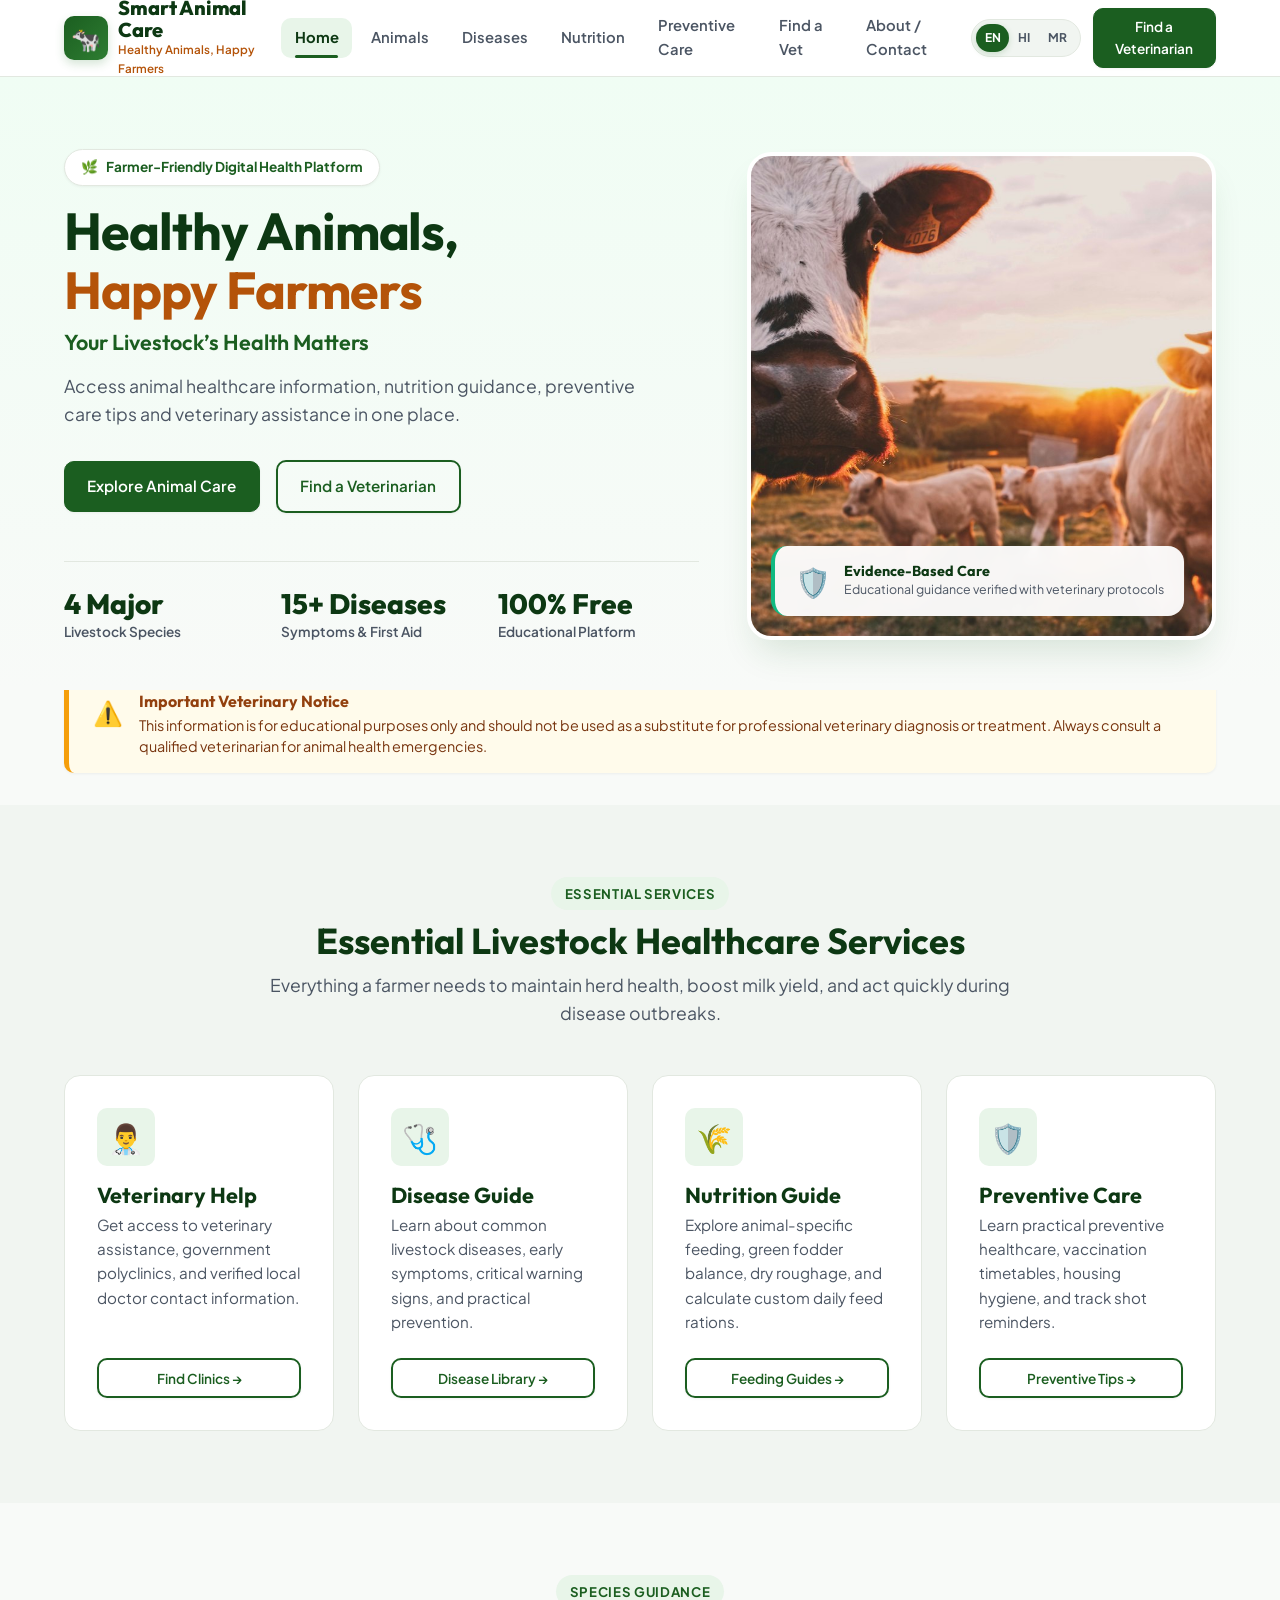
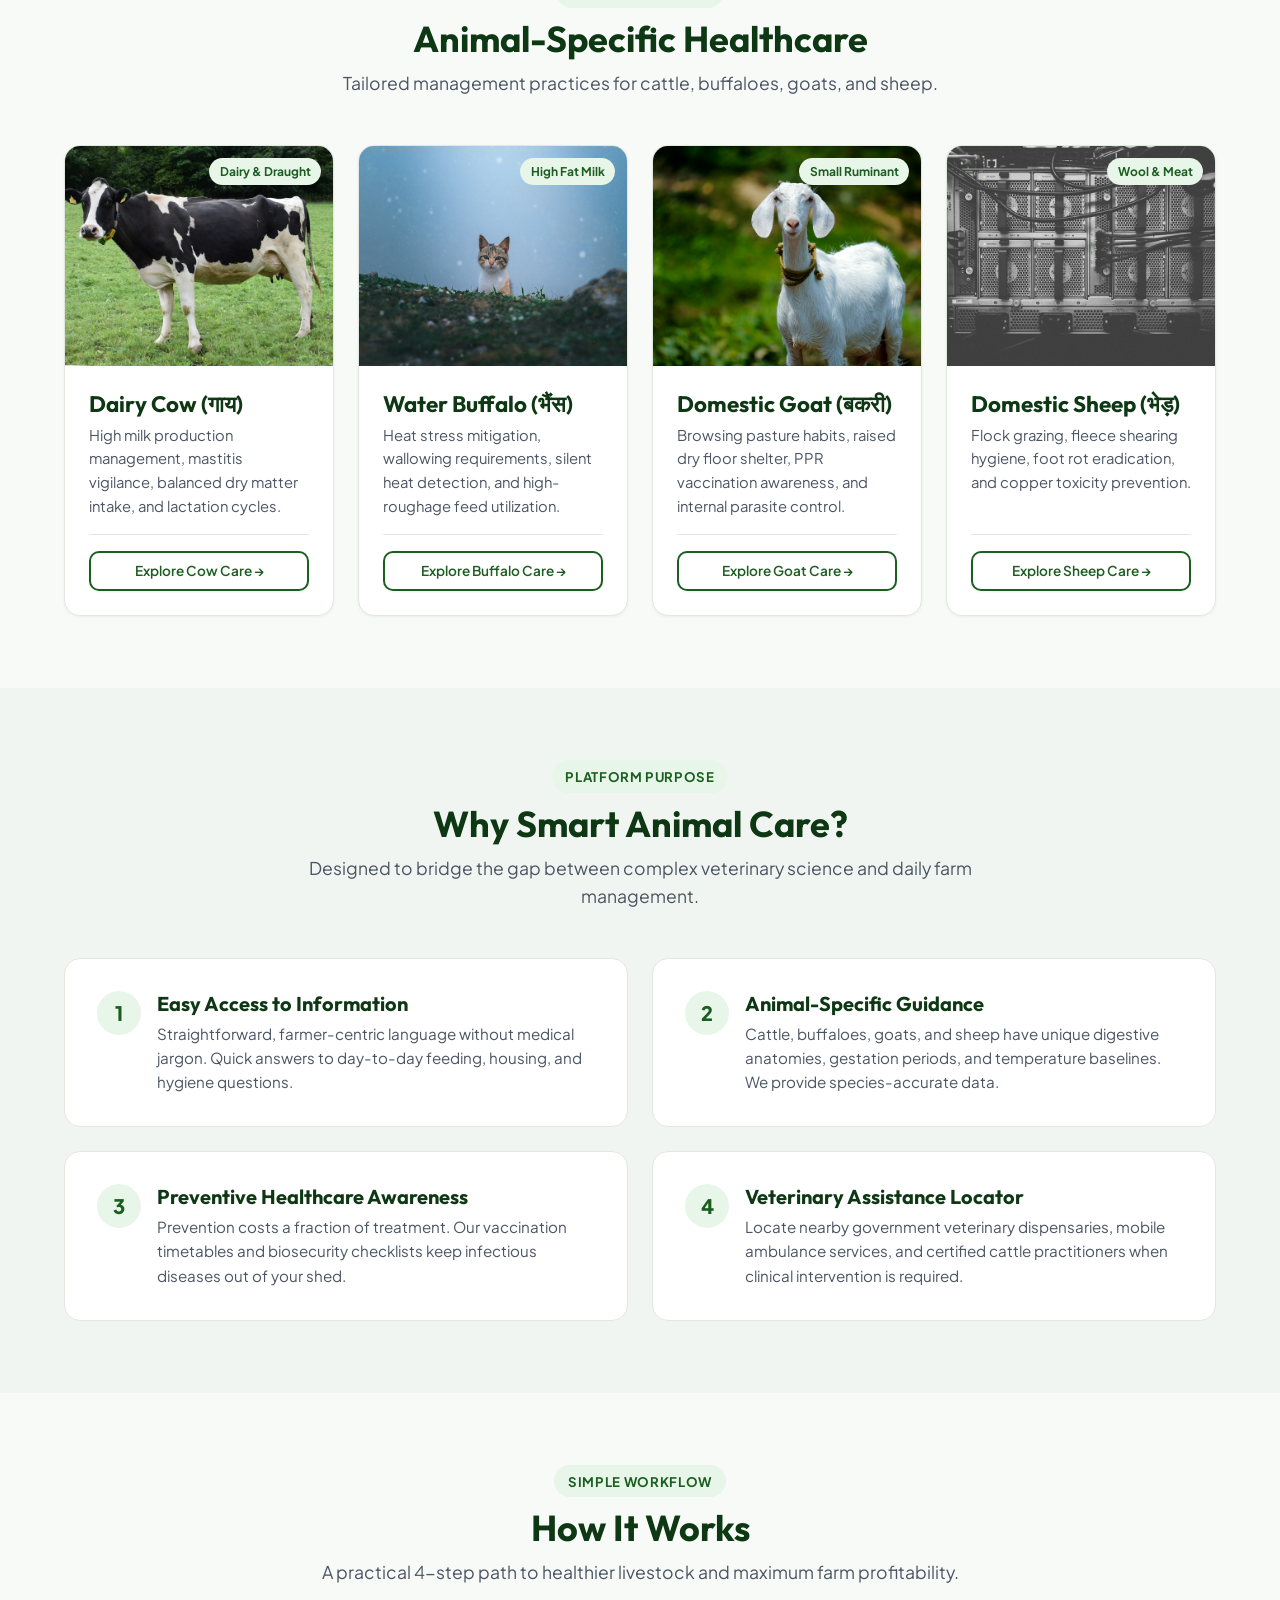
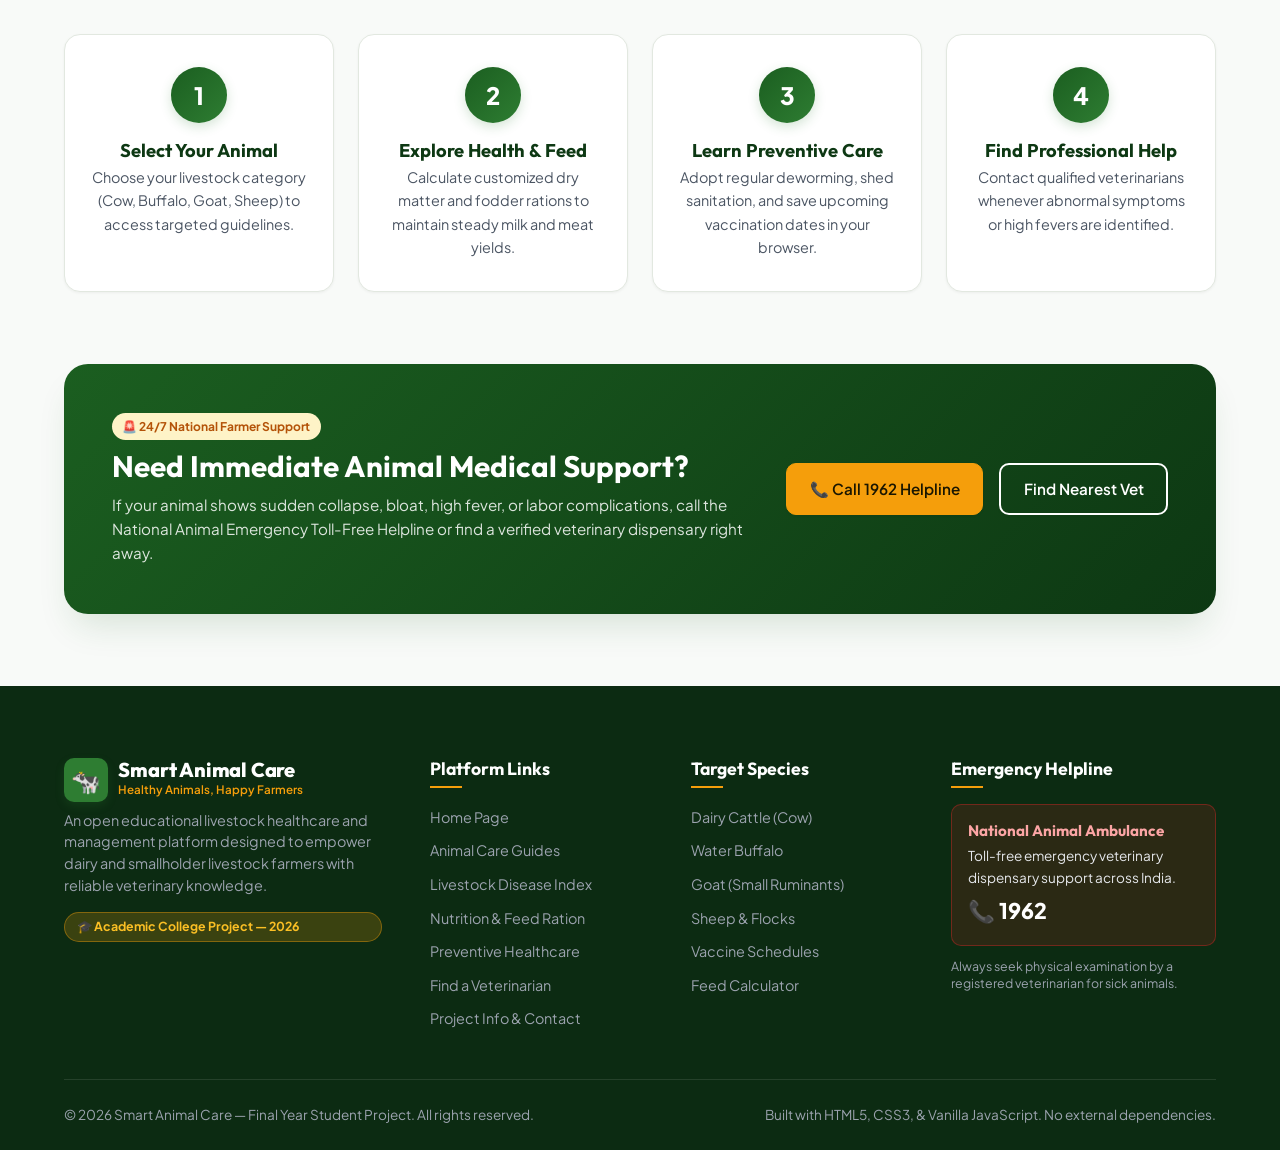
==== index.html @ 8b4c60e5 "Add files via upload" ====
<!DOCTYPE html>
<html lang="en">
<head>
  <meta charset="UTF-8">
  <meta name="viewport" content="width=device-width, initial-scale=1.0">
  <meta name="description" content="Smart Animal Care — An animal healthcare information platform designed for farmers and livestock owners. Access cattle care, disease guides, balanced nutrition, and veterinary assistance.">
  <title>Smart Animal Care | Healthy Animals, Happy Farmers</title>
  
  <!-- Google Fonts -->
  <link rel="preconnect" href="https://fonts.googleapis.com">
  <link rel="preconnect" href="https://fonts.gstatic.com" crossorigin>
  <link href="https://fonts.googleapis.com/css2?family=Outfit:wght@400;600;700;800&family=Plus+Jakarta+Sans:wght@400;500;600;700;800&display=swap" rel="stylesheet">
  
  <!-- Main Stylesheet -->
  <link rel="stylesheet" href="css/style.css">
</head>
<body>

  <!-- ========================================================================
       GLOBAL HEADER & NAVIGATION
       ======================================================================== -->
  <header class="site-header">
    <div class="container nav-container">
      <!-- Brand Logo -->
      <a href="index.html" class="brand-logo" aria-label="Smart Animal Care Home">
        <div class="logo-icon" aria-hidden="true">🐄</div>
        <div class="brand-text-wrap">
          <span class="brand-name">Smart Animal Care</span>
          <span class="brand-tagline" data-i18n="brand-tagline">Healthy Animals, Happy Farmers</span>
        </div>
      </a>

      <!-- Desktop Navigation Menu -->
      <nav class="nav-menu" aria-label="Main Navigation">
        <a href="index.html" class="nav-link active" data-i18n="nav-home">Home</a>
        <a href="animals.html" class="nav-link" data-i18n="nav-animals">Animals</a>
        <a href="diseases.html" class="nav-link" data-i18n="nav-diseases">Diseases</a>
        <a href="nutrition.html" class="nav-link" data-i18n="nav-nutrition">Nutrition</a>
        <a href="care-tips.html" class="nav-link" data-i18n="nav-care">Preventive Care</a>
        <a href="veterinarians.html" class="nav-link" data-i18n="nav-vet">Find a Vet</a>
        <a href="contact.html" class="nav-link" data-i18n="nav-contact">About / Contact</a>
      </nav>

      <!-- Header Actions: Language & CTA -->
      <div class="header-actions">
        <!-- Language Selector -->
        <div class="lang-selector" aria-label="Select Language">
          <button type="button" class="lang-btn active" data-lang="en" title="English">EN</button>
          <button type="button" class="lang-btn" data-lang="hi" title="हिंदी">HI</button>
          <button type="button" class="lang-btn" data-lang="mr" title="मराठी">MR</button>
        </div>

        <!-- CTA Button -->
        <a href="veterinarians.html" class="btn btn-primary btn-sm nav-cta-btn" data-i18n="cta-find-vet">
          Find a Veterinarian
        </a>

        <!-- Mobile Menu Toggle Button -->
        <button type="button" class="menu-toggle" id="menuToggle" aria-label="Toggle navigation menu">
          <span></span>
          <span></span>
          <span></span>
        </button>
      </div>
    </div>
  </header>

  <!-- Mobile Navigation Drawer -->
  <div class="mobile-nav-backdrop" id="mobileNavBackdrop"></div>
  <aside class="mobile-nav-drawer" id="mobileNavDrawer" aria-label="Mobile Navigation">
    <div class="brand-logo" style="margin-bottom: var(--space-md);">
      <div class="logo-icon">🐄</div>
      <div class="brand-text-wrap">
        <span class="brand-name">Smart Animal Care</span>
        <span class="brand-tagline">Healthy Animals, Happy Farmers</span>
      </div>
    </div>
    <nav class="flex flex-col gap-sm">
      <a href="index.html" class="nav-link mobile-nav-link active">🏠 Home</a>
      <a href="animals.html" class="nav-link mobile-nav-link">🐄 Animal Care</a>
      <a href="diseases.html" class="nav-link mobile-nav-link">🩺 Disease Guide</a>
      <a href="nutrition.html" class="nav-link mobile-nav-link">🌾 Nutrition & Feed</a>
      <a href="care-tips.html" class="nav-link mobile-nav-link">🛡️ Preventive Care</a>
      <a href="veterinarians.html" class="nav-link mobile-nav-link">👨‍⚕️ Find a Vet</a>
      <a href="contact.html" class="nav-link mobile-nav-link">📞 About & Contact</a>
    </nav>
    <div style="margin-top: auto; padding-top: var(--space-md); border-top: 1px solid var(--color-border);">
      <a href="veterinarians.html" class="btn btn-primary btn-block">
        Find a Veterinarian
      </a>
      <p style="font-size: 0.775rem; color: var(--color-text-light); text-align: center; margin-top: 0.5rem;">
        National Animal Helpline: <strong>1962</strong>
      </p>
    </div>
  </aside>

  <!-- ========================================================================
       MAIN CONTENT
       ======================================================================== -->
  <main id="mainContent">

    <!-- 1. HERO SECTION -->
    <section class="hero-section">
      <div class="container hero-grid">
        <div class="hero-content">
          <div class="hero-badge">
            <span>🌿</span> <span>Farmer-Friendly Digital Health Platform</span>
          </div>
          <h1 class="hero-title" data-i18n="hero-heading">
            Healthy Animals, <br><span>Happy Farmers</span>
          </h1>
          <h2 class="hero-subheading" data-i18n="hero-subheading">
            Your Livestock’s Health Matters
          </h2>
          <p class="hero-text" data-i18n="hero-text">
            Access animal healthcare information, nutrition guidance, preventive care tips and veterinary assistance in one place. Built specifically to empower dairy, livestock, and smallholder farmers.
          </p>

          <div class="hero-cta-group">
            <a href="animals.html" class="btn btn-primary" data-i18n="explore-care">
              Explore Animal Care &rarr;
            </a>
            <a href="veterinarians.html" class="btn btn-outline" data-i18n="cta-find-vet">
              Find a Veterinarian
            </a>
          </div>

          <!-- Hero Highlights / Stats -->
          <div class="hero-stats-row">
            <div class="stat-item">
              <h3>4 Major</h3>
              <p>Livestock Species</p>
            </div>
            <div class="stat-item">
              <h3>15+ Diseases</h3>
              <p>Symptoms & First Aid</p>
            </div>
            <div class="stat-item">
              <h3>100% Free</h3>
              <p>Educational Platform</p>
            </div>
          </div>
        </div>

        <!-- Hero Visual Card -->
        <div class="hero-image-card">
          <img src="images/hero-farm.jpg" alt="Indian livestock cattle grazing on a healthy pasture under farmer supervision" loading="lazy">
          <div class="floating-vet-badge">
            <span class="badge-icon">🛡️</span>
            <div>
              <h5>Evidence-Based Care</h5>
              <p>Educational guidance verified with veterinary protocols</p>
            </div>
          </div>
        </div>
      </div>
    </section>

    <!-- 2. PROMINENT EDUCATIONAL DISCLAIMER BANNER -->
    <div class="container" style="margin-top: -15px;">
      <div class="disclaimer-banner">
        <div class="disclaimer-icon" aria-hidden="true">⚠️</div>
        <div class="disclaimer-text">
          <h4 data-i18n="disclaimer-title">Important Veterinary Notice</h4>
          <p data-i18n="disclaimer-text">
            This information is for educational purposes only and should not be used as a substitute for professional veterinary diagnosis or treatment. For disease symptoms, prescription medications, or acute emergencies, always consult a qualified veterinarian promptly.
          </p>
        </div>
      </div>
    </div>

    <!-- 3. QUICK ACCESS SECTION -->
    <section class="section section-bg-alt">
      <div class="container">
        <div class="section-header">
          <span class="section-tag">Essential Services</span>
          <h2 class="section-title" data-i18n="quick-access-title">Essential Livestock Healthcare Services</h2>
          <p class="section-subtitle">
            Everything a farmer needs to maintain herd health, boost milk yield, and act quickly during disease outbreaks.
          </p>
        </div>

        <div class="grid grid-4">
          <!-- Card 1: Veterinary Help -->
          <div class="quick-access-card">
            <div class="qa-icon-wrap" aria-hidden="true">👨‍⚕️</div>
            <h3 class="qa-title">Veterinary Help</h3>
            <p class="qa-desc">
              Get access to veterinary assistance, government polyclinics, and verified local doctor contact information.
            </p>
            <a href="veterinarians.html" class="btn btn-outline btn-sm">Find Clinics &rarr;</a>
          </div>

          <!-- Card 2: Disease Guide -->
          <div class="quick-access-card">
            <div class="qa-icon-wrap" aria-hidden="true">🩺</div>
            <h3 class="qa-title">Disease Guide</h3>
            <p class="qa-desc">
              Learn about common livestock diseases, early symptoms, critical warning signs, and practical prevention.
            </p>
            <a href="diseases.html" class="btn btn-outline btn-sm">Disease Library &rarr;</a>
          </div>

          <!-- Card 3: Nutrition Guide -->
          <div class="quick-access-card">
            <div class="qa-icon-wrap" aria-hidden="true">🌾</div>
            <h3 class="qa-title">Nutrition Guide</h3>
            <p class="qa-desc">
              Explore animal-specific feeding, green fodder balance, dry roughage, and calculate custom daily feed rations.
            </p>
            <a href="nutrition.html" class="btn btn-outline btn-sm">Feeding Guides &rarr;</a>
          </div>

          <!-- Card 4: Preventive Care -->
          <div class="quick-access-card">
            <div class="qa-icon-wrap" aria-hidden="true">🛡️</div>
            <h3 class="qa-title">Preventive Care</h3>
            <p class="qa-desc">
              Learn practical preventive healthcare, vaccination timetables, housing hygiene, and track shot reminders.
            </p>
            <a href="care-tips.html" class="btn btn-outline btn-sm">Preventive Tips &rarr;</a>
          </div>
        </div>
      </div>
    </section>

    <!-- 4. LIVESTOCK SPECIES PREVIEW -->
    <section class="section">
      <div class="container">
        <div class="section-header">
          <span class="section-tag">Species Guidance</span>
          <h2 class="section-title">Animal-Specific Healthcare</h2>
          <p class="section-subtitle">
            Tailored management practices for cattle, buffaloes, goats, and sheep.
          </p>
        </div>

        <div class="grid grid-4">
          <!-- Cow Card -->
          <div class="animal-card">
            <div class="animal-card-img-wrap">
              <img src="images/cow.jpg" alt="Healthy dairy cow" loading="lazy">
              <span class="badge badge-primary animal-card-tag">Dairy & Draught</span>
            </div>
            <div class="animal-card-body">
              <h3 class="animal-title">Dairy Cow (गाय)</h3>
              <p class="animal-desc">
                High milk production management, mastitis vigilance, balanced dry matter intake, and lactation cycles.
              </p>
              <div class="animal-card-footer">
                <a href="animals.html" class="btn btn-outline btn-sm btn-block">Explore Cow Care &rarr;</a>
              </div>
            </div>
          </div>

          <!-- Buffalo Card -->
          <div class="animal-card">
            <div class="animal-card-img-wrap">
              <img src="images/buffalo.jpg" alt="Water buffalo in countryside" loading="lazy">
              <span class="badge badge-primary animal-card-tag">High Fat Milk</span>
            </div>
            <div class="animal-card-body">
              <h3 class="animal-title">Water Buffalo (भैंस)</h3>
              <p class="animal-desc">
                Heat stress mitigation, wallowing requirements, silent heat detection, and high-roughage feed utilization.
              </p>
              <div class="animal-card-footer">
                <a href="animals.html" class="btn btn-outline btn-sm btn-block">Explore Buffalo Care &rarr;</a>
              </div>
            </div>
          </div>

          <!-- Goat Card -->
          <div class="animal-card">
            <div class="animal-card-img-wrap">
              <img src="images/goat.jpg" alt="Healthy domestic goat" loading="lazy">
              <span class="badge badge-primary animal-card-tag">Small Ruminant</span>
            </div>
            <div class="animal-card-body">
              <h3 class="animal-title">Domestic Goat (बकरी)</h3>
              <p class="animal-desc">
                Browsing pasture habits, raised dry floor shelter, PPR vaccination awareness, and internal parasite control.
              </p>
              <div class="animal-card-footer">
                <a href="animals.html" class="btn btn-outline btn-sm btn-block">Explore Goat Care &rarr;</a>
              </div>
            </div>
          </div>

          <!-- Sheep Card -->
          <div class="animal-card">
            <div class="animal-card-img-wrap">
              <img src="images/sheep.jpg" alt="Healthy sheep in green pasture" loading="lazy">
              <span class="badge badge-primary animal-card-tag">Wool & Meat</span>
            </div>
            <div class="animal-card-body">
              <h3 class="animal-title">Domestic Sheep (भेड़)</h3>
              <p class="animal-desc">
                Flock grazing, fleece shearing hygiene, foot rot eradication, and copper toxicity prevention.
              </p>
              <div class="animal-card-footer">
                <a href="animals.html" class="btn btn-outline btn-sm btn-block">Explore Sheep Care &rarr;</a>
              </div>
            </div>
          </div>
        </div>
      </div>
    </section>

    <!-- 5. WHY SMART ANIMAL CARE? -->
    <section class="section section-bg-alt">
      <div class="container">
        <div class="section-header">
          <span class="section-tag">Platform Purpose</span>
          <h2 class="section-title">Why Smart Animal Care?</h2>
          <p class="section-subtitle">
            Designed to bridge the gap between complex veterinary science and daily farm management.
          </p>
        </div>

        <div class="grid grid-2">
          <div class="feature-item-card">
            <div class="feature-number">1</div>
            <div>
              <h3 style="font-size: 1.25rem; margin-bottom: 0.35rem; color: var(--color-primary-dark);">
                Easy Access to Information
              </h3>
              <p style="color: var(--color-text-muted); font-size: 0.95rem;">
                Straightforward, farmer-centric language without medical jargon. Quick answers to day-to-day feeding, housing, and hygiene questions.
              </p>
            </div>
          </div>

          <div class="feature-item-card">
            <div class="feature-number">2</div>
            <div>
              <h3 style="font-size: 1.25rem; margin-bottom: 0.35rem; color: var(--color-primary-dark);">
                Animal-Specific Guidance
              </h3>
              <p style="color: var(--color-text-muted); font-size: 0.95rem;">
                Cattle, buffaloes, goats, and sheep have unique digestive anatomies, gestation periods, and temperature baselines. We provide species-accurate data.
              </p>
            </div>
          </div>

          <div class="feature-item-card">
            <div class="feature-number">3</div>
            <div>
              <h3 style="font-size: 1.25rem; margin-bottom: 0.35rem; color: var(--color-primary-dark);">
                Preventive Healthcare Awareness
              </h3>
              <p style="color: var(--color-text-muted); font-size: 0.95rem;">
                Prevention costs a fraction of treatment. Our vaccination timetables and biosecurity checklists keep infectious diseases out of your shed.
              </p>
            </div>
          </div>

          <div class="feature-item-card">
            <div class="feature-number">4</div>
            <div>
              <h3 style="font-size: 1.25rem; margin-bottom: 0.35rem; color: var(--color-primary-dark);">
                Veterinary Assistance Locator
              </h3>
              <p style="color: var(--color-text-muted); font-size: 0.95rem;">
                Locate nearby government veterinary dispensaries, mobile ambulance services, and certified cattle practitioners when clinical intervention is required.
              </p>
            </div>
          </div>
        </div>
      </div>
    </section>

    <!-- 6. HOW IT WORKS -->
    <section class="section">
      <div class="container">
        <div class="section-header">
          <span class="section-tag">Simple Workflow</span>
          <h2 class="section-title">How It Works</h2>
          <p class="section-subtitle">
            A practical 4-step path to healthier livestock and maximum farm profitability.
          </p>
        </div>

        <div class="steps-grid">
          <div class="step-card">
            <div class="step-circle">1</div>
            <h3 class="step-title">Select Your Animal</h3>
            <p class="step-desc">
              Choose your livestock category (Cow, Buffalo, Goat, Sheep) to access targeted guidelines.
            </p>
          </div>

          <div class="step-card">
            <div class="step-circle">2</div>
            <h3 class="step-title">Explore Health & Feed</h3>
            <p class="step-desc">
              Calculate customized dry matter and fodder rations to maintain steady milk and meat yields.
            </p>
          </div>

          <div class="step-card">
            <div class="step-circle">3</div>
            <h3 class="step-title">Learn Preventive Care</h3>
            <p class="step-desc">
              Adopt regular deworming, shed sanitation, and save upcoming vaccination dates in your browser.
            </p>
          </div>

          <div class="step-card">
            <div class="step-circle">4</div>
            <h3 class="step-title">Find Professional Help</h3>
            <p class="step-desc">
              Contact qualified veterinarians whenever abnormal symptoms or high fevers are identified.
            </p>
          </div>
        </div>
      </div>
    </section>

    <!-- 7. EMERGENCY CALLOUT BANNER -->
    <section class="section" style="padding-top: 0;">
      <div class="container">
        <div style="background: linear-gradient(135deg, #1b5e20, #0d3813); border-radius: var(--radius-xl); padding: var(--space-2xl); color: #ffffff; display: flex; align-items: center; justify-content: space-between; flex-wrap: wrap; gap: var(--space-lg); box-shadow: var(--shadow-xl);">
          <div style="max-width: 650px;">
            <span class="badge badge-warning" style="margin-bottom: var(--space-sm);">🚨 24/7 National Farmer Support</span>
            <h3 style="color: #ffffff; font-size: 1.85rem; margin-bottom: 0.5rem;">
              Need Immediate Animal Medical Support?
            </h3>
            <p style="color: rgba(255,255,255,0.85); font-size: 0.95rem;">
              If your animal shows sudden collapse, bloat, high fever, or labor complications, call the National Animal Emergency Toll-Free Helpline or find a verified veterinary dispensary right away.
            </p>
          </div>
          <div style="display: flex; gap: var(--space-md); flex-wrap: wrap;">
            <a href="tel:1962" class="btn btn-secondary">
              📞 Call 1962 Helpline
            </a>
            <a href="veterinarians.html" class="btn btn-outline" style="border-color: #ffffff; color: #ffffff;">
              Find Nearest Vet
            </a>
          </div>
        </div>
      </div>
    </section>

  </main>

  <!-- ========================================================================
       GLOBAL FOOTER
       ======================================================================== -->
  <footer class="site-footer">
    <div class="container">
      <div class="footer-top-grid">
        <!-- Brand Info -->
        <div class="footer-brand">
          <div class="brand-logo" style="margin-bottom: 0.5rem;">
            <div class="logo-icon" style="background: var(--color-primary-light);">🐄</div>
            <div class="brand-text-wrap">
              <span class="brand-name">Smart Animal Care</span>
              <span class="brand-tagline">Healthy Animals, Happy Farmers</span>
            </div>
          </div>
          <p class="footer-desc">
            An open educational livestock healthcare and management platform designed to empower dairy and smallholder livestock farmers with reliable veterinary knowledge.
          </p>
          <div class="student-project-pill">
            🎓 Academic College Project — 2026
          </div>
        </div>

        <!-- Quick Links -->
        <div>
          <h4 class="footer-heading">Platform Links</h4>
          <ul class="footer-links">
            <li><a href="index.html">Home Page</a></li>
            <li><a href="animals.html">Animal Care Guides</a></li>
            <li><a href="diseases.html">Livestock Disease Index</a></li>
            <li><a href="nutrition.html">Nutrition & Feed Ration</a></li>
            <li><a href="care-tips.html">Preventive Healthcare</a></li>
            <li><a href="veterinarians.html">Find a Veterinarian</a></li>
            <li><a href="contact.html">Project Info & Contact</a></li>
          </ul>
        </div>

        <!-- Animal Species -->
        <div>
          <h4 class="footer-heading">Target Species</h4>
          <ul class="footer-links">
            <li><a href="animals.html">Dairy Cattle (Cow)</a></li>
            <li><a href="animals.html">Water Buffalo</a></li>
            <li><a href="animals.html">Goat (Small Ruminants)</a></li>
            <li><a href="animals.html">Sheep & Flocks</a></li>
            <li><a href="care-tips.html">Vaccine Schedules</a></li>
            <li><a href="nutrition.html">Feed Calculator</a></li>
          </ul>
        </div>

        <!-- Emergency / Helpline -->
        <div>
          <h4 class="footer-heading">Emergency Helpline</h4>
          <div class="footer-emergency-box">
            <h5>National Animal Ambulance</h5>
            <p>Toll-free emergency veterinary dispensary support across India.</p>
            <a href="tel:1962" class="phone-number">📞 1962</a>
          </div>
          <p style="font-size: 0.775rem; color: #9ca3af; margin-top: 0.75rem; line-height: 1.4;">
            Always seek physical examination by a registered veterinarian for sick animals.
          </p>
        </div>
      </div>

      <!-- Bottom Bar -->
      <div class="footer-bottom">
        <p>&copy; 2026 Smart Animal Care — Final Year Student Project. All rights reserved.</p>
        <p>Built with HTML5, CSS3, & Vanilla JavaScript. No external dependencies.</p>
      </div>
    </div>
  </footer>

  <!-- Back to Top Button -->
  <button type="button" class="back-to-top" id="backToTop" aria-label="Scroll back to top">
    ↑
  </button>

  <!-- Global Script -->
  <script src="js/script.js" defer></script>
</body>
</html>
---- css/style.css ----
/* ==========================================================================
   SMART ANIMAL CARE - Global Stylesheet
   "Healthy Animals, Happy Farmers"
   Theme: Nature-Inspired Agricultural & Veterinary Healthcare
   ========================================================================== */

/* --------------------------------------------------------------------------
   1. CSS Custom Properties / Design Tokens
   -------------------------------------------------------------------------- */
:root {
  /* Brand Green Palette */
  --color-primary: #1b5e20;        /* Deep Forest Green */
  --color-primary-dark: #0d3813;   /* Very Deep Green */
  --color-primary-light: #2e7d32;  /* Vibrant Foliage Green */
  --color-primary-subtle: #e8f5e9; /* Light Green Tint */
  --color-primary-glow: rgba(46, 125, 50, 0.2);

  /* Accents & Supporting */
  --color-accent: #f59e0b;         /* Warm Amber / Sun Gold */
  --color-accent-dark: #b45309;
  --color-accent-subtle: #fef3c7;
  
  --color-emerald: #10b981;        /* Fresh Mint / Health Emerald */
  --color-emerald-subtle: #d1fae5;
  
  --color-danger: #dc2626;         /* Urgent / Warning Red */
  --color-danger-subtle: #fee2e2;

  --color-info: #0284c7;           /* Sky Blue / Info */
  --color-info-subtle: #e0f2fe;

  /* Neutrals & Surfaces */
  --color-bg: #f8faf8;             /* Light Farm Sand / Clean Off-White */
  --color-surface: #ffffff;        /* Pure White Cards */
  --color-surface-alt: #f1f5f1;    /* Subtle Contrast Surface */
  --color-border: #e2e8e0;         /* Soft Gray-Green Border */
  --color-border-focus: #2e7d32;
  
  --color-text-main: #1f2937;      /* High-contrast Slate */
  --color-text-muted: #4b5563;     /* Readable Secondary Slate */
  --color-text-light: #9ca3af;     /* Disabled / Light Notes */
  --color-text-inverse: #ffffff;

  /* Typography */
  --font-heading: 'Outfit', -apple-system, BlinkMacSystemFont, 'Segoe UI', Roboto, sans-serif;
  --font-body: 'Plus Jakarta Sans', -apple-system, BlinkMacSystemFont, 'Segoe UI', Roboto, sans-serif;

  /* Spacing Scale */
  --space-xs: 0.25rem;
  --space-sm: 0.5rem;
  --space-md: 1rem;
  --space-lg: 1.5rem;
  --space-xl: 2rem;
  --space-2xl: 3rem;
  --space-3xl: 4.5rem;

  /* Border Radii */
  --radius-sm: 0.375rem;
  --radius-md: 0.625rem;
  --radius-lg: 1rem;
  --radius-xl: 1.5rem;
  --radius-full: 9999px;

  /* Shadows */
  --shadow-sm: 0 1px 3px rgba(0, 0, 0, 0.05);
  --shadow-md: 0 4px 12px rgba(27, 94, 32, 0.07);
  --shadow-lg: 0 10px 25px -5px rgba(27, 94, 32, 0.1);
  --shadow-xl: 0 20px 35px -10px rgba(27, 94, 32, 0.15);

  /* Transitions */
  --transition-fast: 150ms ease-in-out;
  --transition-normal: 250ms ease-in-out;
  --transition-slow: 350ms ease-in-out;

  /* Layout */
  --container-max: 1200px;
  --header-height: 76px;
}

/* --------------------------------------------------------------------------
   2. Reset & Base Styles
   -------------------------------------------------------------------------- */
*, *::before, *::after {
  box-sizing: border-box;
  margin: 0;
  padding: 0;
}

html {
  scroll-behavior: smooth;
  font-size: 16px;
  -webkit-text-size-adjust: 100%;
}

body {
  font-family: var(--font-body);
  background-color: var(--color-bg);
  color: var(--color-text-main);
  line-height: 1.6;
  min-height: 100vh;
  display: flex;
  flex-direction: column;
  overflow-x: hidden;
}

img, svg {
  display: block;
  max-width: 100%;
  height: auto;
}

a {
  color: inherit;
  text-decoration: none;
  transition: color var(--transition-fast);
}

button, input, select, textarea {
  font: inherit;
  color: inherit;
  border: none;
  outline: none;
}

button {
  cursor: pointer;
  background: none;
}

ul, ol {
  list-style: none;
}

h1, h2, h3, h4, h5, h6 {
  font-family: var(--font-heading);
  font-weight: 700;
  color: var(--color-text-main);
  line-height: 1.25;
}

/* --------------------------------------------------------------------------
   3. Container & Layout Utilities
   -------------------------------------------------------------------------- */
.container {
  width: 100%;
  max-width: var(--container-max);
  margin-left: auto;
  margin-right: auto;
  padding-left: var(--space-lg);
  padding-right: var(--space-lg);
}

.section {
  padding-top: var(--space-3xl);
  padding-bottom: var(--space-3xl);
  position: relative;
}

.section-bg-alt {
  background-color: var(--color-surface-alt);
}

.section-header {
  text-align: center;
  max-width: 760px;
  margin: 0 auto var(--space-2xl);
}

.section-tag {
  display: inline-flex;
  align-items: center;
  gap: var(--space-xs);
  padding: 0.35rem 0.85rem;
  background-color: var(--color-primary-subtle);
  color: var(--color-primary);
  font-size: 0.825rem;
  font-weight: 700;
  text-transform: uppercase;
  letter-spacing: 0.05em;
  border-radius: var(--radius-full);
  margin-bottom: var(--space-sm);
}

.section-title {
  font-size: 2.25rem;
  color: var(--color-primary-dark);
  margin-bottom: var(--space-sm);
}

.section-subtitle {
  font-size: 1.1rem;
  color: var(--color-text-muted);
}

/* Grid Utilities */
.grid {
  display: grid;
  gap: var(--space-lg);
}
.grid-2 { grid-template-columns: repeat(2, 1fr); }
.grid-3 { grid-template-columns: repeat(3, 1fr); }
.grid-4 { grid-template-columns: repeat(4, 1fr); }

/* Flex Utilities */
.flex { display: flex; }
.flex-col { flex-direction: column; }
.items-center { align-items: center; }
.justify-between { justify-content: space-between; }
.justify-center { justify-content: center; }
.gap-sm { gap: var(--space-sm); }
.gap-md { gap: var(--space-md); }
.gap-lg { gap: var(--space-lg); }

/* Text Utilities */
.text-center { text-align: center; }
.text-muted { color: var(--color-text-muted); }
.font-semibold { font-weight: 600; }
.font-bold { font-weight: 700; }

/* --------------------------------------------------------------------------
   4. Buttons & Badges
   -------------------------------------------------------------------------- */
.btn {
  display: inline-flex;
  align-items: center;
  justify-content: center;
  gap: 0.5rem;
  padding: 0.75rem 1.4rem;
  font-weight: 600;
  font-size: 0.95rem;
  border-radius: var(--radius-md);
  transition: all var(--transition-normal);
  text-align: center;
  box-shadow: var(--shadow-sm);
}

.btn-primary {
  background-color: var(--color-primary);
  color: var(--color-text-inverse);
  border: 1px solid var(--color-primary);
}
.btn-primary:hover {
  background-color: var(--color-primary-light);
  transform: translateY(-2px);
  box-shadow: 0 6px 16px var(--color-primary-glow);
}

.btn-secondary {
  background-color: var(--color-accent);
  color: #1a1600;
  border: 1px solid var(--color-accent);
}
.btn-secondary:hover {
  background-color: var(--color-accent-dark);
  color: #ffffff;
  transform: translateY(-2px);
  box-shadow: 0 6px 16px rgba(245, 158, 11, 0.3);
}

.btn-outline {
  background-color: transparent;
  color: var(--color-primary);
  border: 2px solid var(--color-primary);
}
.btn-outline:hover {
  background-color: var(--color-primary);
  color: var(--color-text-inverse);
  transform: translateY(-2px);
}

.btn-emergency {
  background-color: var(--color-danger);
  color: #ffffff;
}
.btn-emergency:hover {
  background-color: #b91c1c;
  transform: translateY(-2px);
  box-shadow: 0 6px 16px rgba(220, 38, 38, 0.35);
}

.btn-sm {
  padding: 0.45rem 0.9rem;
  font-size: 0.85rem;
}

.btn-block {
  width: 100%;
}

/* Badges */
.badge {
  display: inline-flex;
  align-items: center;
  gap: 0.35rem;
  padding: 0.25rem 0.65rem;
  font-size: 0.75rem;
  font-weight: 700;
  border-radius: var(--radius-full);
}
.badge-primary { background: var(--color-primary-subtle); color: var(--color-primary); }
.badge-warning { background: var(--color-accent-subtle); color: var(--color-accent-dark); }
.badge-danger  { background: var(--color-danger-subtle); color: var(--color-danger); }
.badge-success { background: var(--color-emerald-subtle); color: #047857; }
.badge-info    { background: var(--color-info-subtle); color: var(--color-info); }

/* --------------------------------------------------------------------------
   5. Global Header & Navigation
   -------------------------------------------------------------------------- */
.site-header {
  position: sticky;
  top: 0;
  z-index: 1000;
  background-color: rgba(255, 255, 255, 0.96);
  backdrop-filter: blur(10px);
  -webkit-backdrop-filter: blur(10px);
  border-bottom: 1px solid var(--color-border);
  transition: all var(--transition-normal);
}

.site-header.scrolled {
  box-shadow: var(--shadow-md);
  background-color: rgba(255, 255, 255, 0.98);
}

.nav-container {
  display: flex;
  align-items: center;
  justify-content: space-between;
  height: var(--header-height);
}

/* Logo */
.brand-logo {
  display: flex;
  align-items: center;
  gap: 0.65rem;
}

.logo-icon {
  width: 44px;
  height: 44px;
  background: linear-gradient(135deg, var(--color-primary), var(--color-primary-light));
  border-radius: var(--radius-md);
  display: flex;
  align-items: center;
  justify-content: center;
  font-size: 1.5rem;
  box-shadow: 0 4px 10px var(--color-primary-glow);
  flex-shrink: 0;
}

.brand-text-wrap {
  display: flex;
  flex-direction: column;
}

.brand-name {
  font-family: var(--font-heading);
  font-size: 1.25rem;
  font-weight: 800;
  color: var(--color-primary-dark);
  line-height: 1.1;
  letter-spacing: -0.01em;
}

.brand-tagline {
  font-size: 0.725rem;
  color: var(--color-accent-dark);
  font-weight: 600;
}

/* Navigation Links */
.nav-menu {
  display: flex;
  align-items: center;
  gap: 0.35rem;
}

.nav-link {
  padding: 0.5rem 0.85rem;
  font-size: 0.925rem;
  font-weight: 600;
  color: var(--color-text-muted);
  border-radius: var(--radius-md);
  transition: all var(--transition-fast);
  position: relative;
}

.nav-link:hover {
  color: var(--color-primary);
  background-color: var(--color-primary-subtle);
}

.nav-link.active {
  color: var(--color-primary-dark);
  background-color: var(--color-primary-subtle);
  font-weight: 700;
}

.nav-link.active::after {
  content: '';
  position: absolute;
  bottom: 0;
  left: 20%;
  right: 20%;
  height: 3px;
  background-color: var(--color-primary);
  border-radius: var(--radius-full);
}

/* Header Actions */
.header-actions {
  display: flex;
  align-items: center;
  gap: 0.75rem;
}

/* Language Selector */
.lang-selector {
  display: flex;
  align-items: center;
  background: var(--color-surface-alt);
  padding: 0.25rem;
  border-radius: var(--radius-full);
  border: 1px solid var(--color-border);
}

.lang-btn {
  padding: 0.25rem 0.55rem;
  font-size: 0.75rem;
  font-weight: 700;
  border-radius: var(--radius-full);
  color: var(--color-text-muted);
  transition: all var(--transition-fast);
}

.lang-btn.active {
  background-color: var(--color-primary);
  color: var(--color-text-inverse);
  box-shadow: 0 2px 6px var(--color-primary-glow);
}

/* Hamburger Toggle Button */
.menu-toggle {
  display: none;
  flex-direction: column;
  justify-content: space-around;
  width: 40px;
  height: 40px;
  padding: 8px;
  background: var(--color-surface-alt);
  border-radius: var(--radius-md);
  border: 1px solid var(--color-border);
  cursor: pointer;
  z-index: 1001;
}

.menu-toggle span {
  width: 100%;
  height: 2.5px;
  background-color: var(--color-primary-dark);
  border-radius: 2px;
  transition: all var(--transition-normal);
}

.menu-toggle.is-active span:nth-child(1) {
  transform: translateY(8px) rotate(45deg);
}
.menu-toggle.is-active span:nth-child(2) {
  opacity: 0;
}
.menu-toggle.is-active span:nth-child(3) {
  transform: translateY(-8px) rotate(-45deg);
}

/* --------------------------------------------------------------------------
   6. Mobile Navigation Drawer
   -------------------------------------------------------------------------- */
.mobile-nav-drawer {
  position: fixed;
  top: 0;
  right: -100%;
  width: 82%;
  max-width: 360px;
  height: 100vh;
  background-color: var(--color-surface);
  box-shadow: var(--shadow-xl);
  padding: var(--space-xl) var(--space-lg);
  display: flex;
  flex-direction: column;
  gap: var(--space-md);
  z-index: 999;
  transition: right var(--transition-slow);
  overflow-y: auto;
}

.mobile-nav-drawer.open {
  right: 0;
}

.mobile-nav-backdrop {
  position: fixed;
  top: 0;
  left: 0;
  width: 100vw;
  height: 100vh;
  background: rgba(0, 0, 0, 0.4);
  backdrop-filter: blur(4px);
  z-index: 998;
  opacity: 0;
  visibility: hidden;
  transition: all var(--transition-normal);
}

.mobile-nav-backdrop.open {
  opacity: 1;
  visibility: visible;
}

.mobile-nav-drawer .nav-link {
  font-size: 1.1rem;
  padding: 0.75rem 1rem;
  border-radius: var(--radius-md);
}

/* --------------------------------------------------------------------------
   7. Page Banner / Breadcrumbs
   -------------------------------------------------------------------------- */
.page-banner {
  background: linear-gradient(135deg, #0d3813 0%, #1b5e20 60%, #2e7d32 100%);
  color: var(--color-text-inverse);
  padding: var(--space-2xl) 0;
  position: relative;
  overflow: hidden;
}

.page-banner::before {
  content: '';
  position: absolute;
  top: -50px;
  right: -50px;
  width: 250px;
  height: 250px;
  border-radius: 50%;
  background: rgba(255, 255, 255, 0.05);
  pointer-events: none;
}

.banner-content {
  position: relative;
  z-index: 2;
  max-width: 800px;
}

.breadcrumbs {
  display: flex;
  align-items: center;
  gap: 0.5rem;
  font-size: 0.85rem;
  color: rgba(255, 255, 255, 0.75);
  margin-bottom: var(--space-sm);
}

.breadcrumbs a:hover {
  color: #ffffff;
  text-decoration: underline;
}

.page-banner-title {
  font-size: 2.5rem;
  color: #ffffff;
  margin-bottom: var(--space-xs);
}

.page-banner-subtitle {
  font-size: 1.125rem;
  color: rgba(255, 255, 255, 0.88);
}

/* --------------------------------------------------------------------------
   8. Educational Disclaimer Banner (Mandatory Requirement)
   -------------------------------------------------------------------------- */
.disclaimer-banner {
  background: #fffbeb;
  border-left: 5px solid var(--color-accent);
  padding: var(--space-md) var(--space-lg);
  border-radius: var(--radius-md);
  margin-bottom: var(--space-xl);
  display: flex;
  align-items: flex-start;
  gap: var(--space-md);
  box-shadow: var(--shadow-sm);
}

.disclaimer-icon {
  font-size: 1.5rem;
  color: var(--color-accent-dark);
  flex-shrink: 0;
  margin-top: 2px;
}

.disclaimer-text h4 {
  font-size: 1rem;
  color: #92400e;
  margin-bottom: 0.25rem;
}

.disclaimer-text p {
  font-size: 0.9rem;
  color: #78350f;
  line-height: 1.45;
}

/* --------------------------------------------------------------------------
   9. Hero Section (Home Page)
   -------------------------------------------------------------------------- */
.hero-section {
  padding: var(--space-3xl) 0 var(--space-2xl);
  background: linear-gradient(180deg, #f0fdf4 0%, var(--color-bg) 100%);
  position: relative;
}

.hero-grid {
  display: grid;
  grid-template-columns: 1.15fr 0.85fr;
  gap: var(--space-2xl);
  align-items: center;
}

.hero-badge {
  display: inline-flex;
  align-items: center;
  gap: 0.5rem;
  background-color: #ffffff;
  padding: 0.4rem 1rem;
  border-radius: var(--radius-full);
  font-size: 0.85rem;
  font-weight: 700;
  color: var(--color-primary);
  border: 1px solid var(--color-border);
  box-shadow: var(--shadow-sm);
  margin-bottom: var(--space-md);
  animation: floatSlow 4s ease-in-out infinite;
}

.hero-title {
  font-size: 3.25rem;
  line-height: 1.15;
  color: var(--color-primary-dark);
  margin-bottom: var(--space-sm);
  letter-spacing: -0.02em;
}

.hero-title span {
  color: var(--color-accent-dark);
  position: relative;
  display: inline-block;
}

.hero-subheading {
  font-size: 1.35rem;
  color: var(--color-primary);
  font-weight: 600;
  margin-bottom: var(--space-md);
}

.hero-text {
  font-size: 1.1rem;
  color: var(--color-text-muted);
  margin-bottom: var(--space-xl);
  max-width: 580px;
}

.hero-cta-group {
  display: flex;
  align-items: center;
  gap: var(--space-md);
  flex-wrap: wrap;
  margin-bottom: var(--space-2xl);
}

.hero-stats-row {
  display: grid;
  grid-template-columns: repeat(3, 1fr);
  gap: var(--space-md);
  padding-top: var(--space-lg);
  border-top: 1px solid var(--color-border);
}

.stat-item h3 {
  font-size: 1.75rem;
  color: var(--color-primary-dark);
  font-weight: 800;
}

.stat-item p {
  font-size: 0.85rem;
  color: var(--color-text-muted);
  font-weight: 600;
}

.hero-image-card {
  position: relative;
  border-radius: var(--radius-xl);
  overflow: hidden;
  box-shadow: var(--shadow-xl);
  background-color: var(--color-surface);
  border: 4px solid #ffffff;
}

.hero-image-card img {
  width: 100%;
  height: 480px;
  object-fit: cover;
  transition: transform var(--transition-slow);
}

.hero-image-card:hover img {
  transform: scale(1.03);
}

.floating-vet-badge {
  position: absolute;
  bottom: 20px;
  left: 20px;
  background: rgba(255, 255, 255, 0.95);
  backdrop-filter: blur(8px);
  padding: 0.75rem 1.25rem;
  border-radius: var(--radius-lg);
  box-shadow: var(--shadow-lg);
  display: flex;
  align-items: center;
  gap: 0.85rem;
  border-left: 4px solid var(--color-emerald);
}

.floating-vet-badge .badge-icon {
  font-size: 1.8rem;
}

.floating-vet-badge h5 {
  font-size: 0.9rem;
  color: var(--color-primary-dark);
}

.floating-vet-badge p {
  font-size: 0.775rem;
  color: var(--color-text-muted);
}

/* --------------------------------------------------------------------------
   10. Quick Access Cards (Home Page)
   -------------------------------------------------------------------------- */
.quick-access-card {
  background-color: var(--color-surface);
  border: 1px solid var(--color-border);
  border-radius: var(--radius-lg);
  padding: var(--space-xl);
  display: flex;
  flex-direction: column;
  transition: all var(--transition-normal);
  position: relative;
  overflow: hidden;
}

.quick-access-card::before {
  content: '';
  position: absolute;
  top: 0;
  left: 0;
  right: 0;
  height: 4px;
  background: linear-gradient(90deg, var(--color-primary), var(--color-emerald));
  opacity: 0;
  transition: opacity var(--transition-fast);
}

.quick-access-card:hover {
  transform: translateY(-6px);
  box-shadow: var(--shadow-lg);
  border-color: var(--color-primary-light);
}

.quick-access-card:hover::before {
  opacity: 1;
}

.qa-icon-wrap {
  width: 58px;
  height: 58px;
  border-radius: var(--radius-md);
  background-color: var(--color-primary-subtle);
  color: var(--color-primary);
  display: flex;
  align-items: center;
  justify-content: center;
  font-size: 1.8rem;
  margin-bottom: var(--space-md);
  transition: transform var(--transition-normal);
}

.quick-access-card:hover .qa-icon-wrap {
  transform: scale(1.1) rotate(4deg);
  background-color: var(--color-primary);
  color: #ffffff;
}

.qa-title {
  font-size: 1.35rem;
  color: var(--color-primary-dark);
  margin-bottom: var(--space-xs);
}

.qa-desc {
  font-size: 0.95rem;
  color: var(--color-text-muted);
  margin-bottom: var(--space-lg);
  flex-grow: 1;
}

/* --------------------------------------------------------------------------
   11. Why Smart Animal Care & How It Works (Home Page)
   -------------------------------------------------------------------------- */
.feature-item-card {
  background: var(--color-surface);
  padding: var(--space-xl);
  border-radius: var(--radius-lg);
  border: 1px solid var(--color-border);
  display: flex;
  gap: var(--space-md);
  transition: all var(--transition-normal);
}

.feature-item-card:hover {
  transform: translateY(-4px);
  box-shadow: var(--shadow-md);
  border-color: var(--color-primary-light);
}

.feature-number {
  width: 44px;
  height: 44px;
  border-radius: 50%;
  background: var(--color-primary-subtle);
  color: var(--color-primary);
  font-weight: 800;
  display: flex;
  align-items: center;
  justify-content: center;
  font-size: 1.25rem;
  flex-shrink: 0;
}

.steps-grid {
  display: grid;
  grid-template-columns: repeat(4, 1fr);
  gap: var(--space-lg);
  position: relative;
}

.step-card {
  background: #ffffff;
  padding: var(--space-xl) var(--space-lg);
  border-radius: var(--radius-lg);
  text-align: center;
  border: 1px solid var(--color-border);
  box-shadow: var(--shadow-sm);
  position: relative;
  transition: all var(--transition-normal);
}

.step-card:hover {
  transform: translateY(-5px);
  box-shadow: var(--shadow-lg);
}

.step-circle {
  width: 56px;
  height: 56px;
  margin: 0 auto var(--space-md);
  border-radius: 50%;
  background: linear-gradient(135deg, var(--color-primary), var(--color-primary-light));
  color: #ffffff;
  display: flex;
  align-items: center;
  justify-content: center;
  font-size: 1.5rem;
  font-weight: 800;
  box-shadow: 0 4px 12px var(--color-primary-glow);
}

.step-title {
  font-size: 1.15rem;
  color: var(--color-primary-dark);
  margin-bottom: var(--space-xs);
}

.step-desc {
  font-size: 0.9rem;
  color: var(--color-text-muted);
}

/* --------------------------------------------------------------------------
   12. Search & Filter Bar Component (Used Across Multiple Pages)
   -------------------------------------------------------------------------- */
.filter-search-container {
  background: var(--color-surface);
  border: 1px solid var(--color-border);
  border-radius: var(--radius-lg);
  padding: var(--space-lg);
  margin-bottom: var(--space-2xl);
  box-shadow: var(--shadow-sm);
}

.search-input-wrap {
  position: relative;
  flex: 1;
}

.search-icon {
  position: absolute;
  left: 1rem;
  top: 50%;
  transform: translateY(-50%);
  color: var(--color-text-light);
  font-size: 1.1rem;
  pointer-events: none;
}

.search-input {
  width: 100%;
  padding: 0.85rem 1rem 0.85rem 2.75rem;
  background-color: var(--color-surface-alt);
  border: 1px solid var(--color-border);
  border-radius: var(--radius-md);
  font-size: 0.95rem;
  color: var(--color-text-main);
  transition: all var(--transition-fast);
}

.search-input:focus {
  background-color: #ffffff;
  border-color: var(--color-primary);
  box-shadow: 0 0 0 3px var(--color-primary-glow);
}

.filter-pills-wrap {
  display: flex;
  align-items: center;
  gap: 0.5rem;
  flex-wrap: wrap;
  margin-top: var(--space-md);
}

.filter-pill {
  padding: 0.45rem 1rem;
  font-size: 0.875rem;
  font-weight: 600;
  border-radius: var(--radius-full);
  background-color: var(--color-surface-alt);
  color: var(--color-text-muted);
  border: 1px solid var(--color-border);
  cursor: pointer;
  transition: all var(--transition-fast);
}

.filter-pill:hover {
  background-color: var(--color-primary-subtle);
  color: var(--color-primary);
}

.filter-pill.active {
  background-color: var(--color-primary);
  color: var(--color-text-inverse);
  border-color: var(--color-primary);
  box-shadow: 0 2px 8px var(--color-primary-glow);
}

.results-meta {
  display: flex;
  align-items: center;
  justify-content: space-between;
  margin-top: var(--space-sm);
  font-size: 0.85rem;
  color: var(--color-text-muted);
}

/* Empty State */
.no-results-box {
  text-align: center;
  padding: var(--space-3xl) var(--space-lg);
  background: var(--color-surface);
  border-radius: var(--radius-lg);
  border: 2px dashed var(--color-border);
  grid-column: 1 / -1;
  display: none;
}

.no-results-box.show {
  display: block;
}

.no-results-icon {
  font-size: 3rem;
  margin-bottom: var(--space-sm);
}

/* --------------------------------------------------------------------------
   13. Animal Care Page Styles (animals.html)
   -------------------------------------------------------------------------- */
.animal-card {
  background-color: var(--color-surface);
  border: 1px solid var(--color-border);
  border-radius: var(--radius-lg);
  overflow: hidden;
  box-shadow: var(--shadow-sm);
  display: flex;
  flex-direction: column;
  transition: all var(--transition-normal);
}

.animal-card:hover {
  transform: translateY(-6px);
  box-shadow: var(--shadow-xl);
  border-color: var(--color-primary-light);
}

.animal-card-img-wrap {
  position: relative;
  height: 220px;
  overflow: hidden;
}

.animal-card-img-wrap img {
  width: 100%;
  height: 100%;
  object-fit: cover;
  transition: transform var(--transition-slow);
}

.animal-card:hover .animal-card-img-wrap img {
  transform: scale(1.05);
}

.animal-card-tag {
  position: absolute;
  top: 12px;
  right: 12px;
}

.animal-card-body {
  padding: var(--space-lg);
  display: flex;
  flex-direction: column;
  flex-grow: 1;
}

.animal-title {
  font-size: 1.4rem;
  color: var(--color-primary-dark);
  margin-bottom: 0.35rem;
}

.animal-scientific {
  font-size: 0.825rem;
  color: var(--color-text-light);
  font-style: italic;
  margin-bottom: var(--space-sm);
}

.animal-desc {
  font-size: 0.925rem;
  color: var(--color-text-muted);
  margin-bottom: var(--space-md);
}

.animal-quick-facts {
  background: var(--color-surface-alt);
  border-radius: var(--radius-md);
  padding: var(--space-md);
  margin-bottom: var(--space-lg);
  display: grid;
  grid-template-columns: repeat(2, 1fr);
  gap: 0.5rem;
  font-size: 0.825rem;
}

.fact-item span {
  display: block;
  color: var(--color-text-light);
  font-size: 0.75rem;
}

.fact-item strong {
  color: var(--color-text-main);
}

.animal-card-footer {
  margin-top: auto;
  padding-top: var(--space-md);
  border-top: 1px solid var(--color-border);
}

/* --------------------------------------------------------------------------
   14. Disease Page Styles (diseases.html)
   -------------------------------------------------------------------------- */
.disease-card {
  background-color: var(--color-surface);
  border: 1px solid var(--color-border);
  border-radius: var(--radius-lg);
  padding: var(--space-xl);
  box-shadow: var(--shadow-sm);
  display: flex;
  flex-direction: column;
  transition: all var(--transition-normal);
}

.disease-card:hover {
  transform: translateY(-4px);
  box-shadow: var(--shadow-lg);
}

.disease-header {
  display: flex;
  justify-content: space-between;
  align-items: flex-start;
  margin-bottom: var(--space-sm);
}

.disease-name {
  font-size: 1.35rem;
  color: var(--color-primary-dark);
}

.disease-vernacular {
  font-size: 0.85rem;
  color: var(--color-accent-dark);
  font-weight: 600;
}

.disease-target-species {
  display: flex;
  gap: 0.35rem;
  flex-wrap: wrap;
  margin: var(--space-sm) 0 var(--space-md);
}

.species-pill {
  font-size: 0.75rem;
  background: var(--color-surface-alt);
  color: var(--color-text-muted);
  padding: 0.15rem 0.5rem;
  border-radius: var(--radius-full);
}

.disease-section-block {
  margin-bottom: var(--space-md);
}

.disease-section-block h5 {
  font-size: 0.875rem;
  text-transform: uppercase;
  letter-spacing: 0.04em;
  color: var(--color-text-muted);
  margin-bottom: 0.35rem;
  display: flex;
  align-items: center;
  gap: 0.35rem;
}

.symptom-tag-list {
  display: flex;
  flex-wrap: wrap;
  gap: 0.35rem;
}

.symptom-tag {
  background: #fef2f2;
  color: #991b1b;
  font-size: 0.8rem;
  padding: 0.2rem 0.55rem;
  border-radius: var(--radius-sm);
  font-weight: 500;
}

.prevention-text, .care-text {
  font-size: 0.9rem;
  color: var(--color-text-muted);
  line-height: 1.5;
}

.vet-warning-box {
  background-color: #fff1f2;
  border: 1px solid #fecdd3;
  border-radius: var(--radius-md);
  padding: var(--space-md);
  margin-top: auto;
  margin-bottom: var(--space-md);
}

.vet-warning-box h6 {
  color: #be123c;
  font-size: 0.85rem;
  font-weight: 700;
  display: flex;
  align-items: center;
  gap: 0.35rem;
  margin-bottom: 0.25rem;
}

.vet-warning-box p {
  color: #881337;
  font-size: 0.825rem;
  line-height: 1.4;
}

/* --------------------------------------------------------------------------
   15. Nutrition Page Styles (nutrition.html)
   -------------------------------------------------------------------------- */
.nutrition-hero-grid {
  display: grid;
  grid-template-columns: 1fr 1fr;
  gap: var(--space-2xl);
  align-items: center;
  margin-bottom: var(--space-3xl);
}

.fodder-type-card {
  background: var(--color-surface);
  border: 1px solid var(--color-border);
  border-radius: var(--radius-lg);
  padding: var(--space-xl);
  box-shadow: var(--shadow-sm);
  transition: all var(--transition-normal);
}

.fodder-type-card:hover {
  transform: translateY(-4px);
  box-shadow: var(--shadow-lg);
  border-color: var(--color-primary-light);
}

.fodder-icon {
  font-size: 2rem;
  margin-bottom: var(--space-sm);
}

.nutrition-table-wrap {
  overflow-x: auto;
  background: var(--color-surface);
  border: 1px solid var(--color-border);
  border-radius: var(--radius-lg);
  box-shadow: var(--shadow-sm);
  margin-bottom: var(--space-2xl);
}

.data-table {
  width: 100%;
  border-collapse: collapse;
  text-align: left;
  font-size: 0.925rem;
}

.data-table th, .data-table td {
  padding: 1rem 1.25rem;
  border-bottom: 1px solid var(--color-border);
}

.data-table th {
  background-color: var(--color-primary-subtle);
  color: var(--color-primary-dark);
  font-family: var(--font-heading);
  font-weight: 700;
}

.data-table tr:hover td {
  background-color: #fcfdfc;
}

/* Interactive Feed Ration Calculator */
.calc-card {
  background: linear-gradient(135deg, #f0fdf4 0%, #e8f5e9 100%);
  border: 2px solid var(--color-emerald);
  border-radius: var(--radius-xl);
  padding: var(--space-2xl);
  box-shadow: var(--shadow-md);
  margin-bottom: var(--space-3xl);
}

.calc-grid {
  display: grid;
  grid-template-columns: 1fr 1fr;
  gap: var(--space-xl);
}

.calc-inputs {
  display: flex;
  flex-direction: column;
  gap: var(--space-md);
}

.form-group label {
  display: block;
  font-size: 0.9rem;
  font-weight: 700;
  color: var(--color-primary-dark);
  margin-bottom: 0.35rem;
}

.form-control {
  width: 100%;
  padding: 0.75rem 1rem;
  background: #ffffff;
  border: 1px solid var(--color-border);
  border-radius: var(--radius-md);
  font-size: 0.95rem;
  transition: all var(--transition-fast);
}

.form-control:focus {
  border-color: var(--color-primary);
  box-shadow: 0 0 0 3px var(--color-primary-glow);
}

.calc-output-card {
  background: #ffffff;
  border-radius: var(--radius-lg);
  padding: var(--space-xl);
  box-shadow: var(--shadow-sm);
  display: flex;
  flex-direction: column;
  justify-content: center;
}

.calc-result-row {
  display: flex;
  justify-content: space-between;
  align-items: center;
  padding: 0.65rem 0;
  border-bottom: 1px dashed var(--color-border);
}

.calc-result-row:last-child {
  border-bottom: none;
}

.calc-result-value {
  font-size: 1.15rem;
  font-weight: 800;
  color: var(--color-primary-dark);
}

/* --------------------------------------------------------------------------
   16. Preventive Care & Vaccination Reminder (care-tips.html)
   -------------------------------------------------------------------------- */
.checklist-container {
  display: grid;
  grid-template-columns: repeat(2, 1fr);
  gap: var(--space-lg);
  margin-bottom: var(--space-3xl);
}

.check-item-card {
  background: var(--color-surface);
  border: 1px solid var(--color-border);
  border-radius: var(--radius-lg);
  padding: var(--space-xl);
  display: flex;
  gap: var(--space-md);
  box-shadow: var(--shadow-sm);
  transition: all var(--transition-normal);
}

.check-item-card:hover {
  transform: translateY(-3px);
  box-shadow: var(--shadow-md);
  border-color: var(--color-emerald);
}

.check-item-icon {
  width: 52px;
  height: 52px;
  border-radius: var(--radius-md);
  background-color: var(--color-primary-subtle);
  color: var(--color-primary);
  display: flex;
  align-items: center;
  justify-content: center;
  font-size: 1.6rem;
  flex-shrink: 0;
}

.check-item-content h4 {
  font-size: 1.2rem;
  color: var(--color-primary-dark);
  margin-bottom: 0.35rem;
}

.check-item-content p {
  font-size: 0.925rem;
  color: var(--color-text-muted);
}

/* Vaccination Reminder Widget */
.reminder-tool-wrapper {
  background: #ffffff;
  border: 1px solid var(--color-border);
  border-radius: var(--radius-xl);
  box-shadow: var(--shadow-lg);
  overflow: hidden;
  margin-bottom: var(--space-3xl);
}

.reminder-header-bar {
  background: linear-gradient(135deg, var(--color-primary), var(--color-primary-light));
  color: #ffffff;
  padding: var(--space-lg) var(--space-xl);
  display: flex;
  align-items: center;
  justify-content: space-between;
}

.reminder-body {
  padding: var(--space-xl);
  display: grid;
  grid-template-columns: 1fr 1.3fr;
  gap: var(--space-2xl);
}

.reminder-form {
  display: flex;
  flex-direction: column;
  gap: var(--space-md);
}

.reminders-list-pane {
  display: flex;
  flex-direction: column;
  gap: var(--space-md);
  max-height: 480px;
  overflow-y: auto;
  padding-right: 0.5rem;
}

.reminder-item-card {
  background: var(--color-surface-alt);
  border-left: 4px solid var(--color-primary);
  border-radius: var(--radius-md);
  padding: var(--space-md);
  display: flex;
  justify-content: space-between;
  align-items: center;
  gap: var(--space-sm);
  transition: all var(--transition-fast);
}

.reminder-item-card:hover {
  background: #ffffff;
  box-shadow: var(--shadow-sm);
}

.reminder-item-info h5 {
  font-size: 1rem;
  color: var(--color-primary-dark);
  margin-bottom: 0.2rem;
}

.reminder-item-info p {
  font-size: 0.825rem;
  color: var(--color-text-muted);
}

.btn-delete-reminder {
  color: var(--color-danger);
  padding: 0.35rem 0.65rem;
  border-radius: var(--radius-sm);
  font-size: 0.85rem;
}
.btn-delete-reminder:hover {
  background: #fee2e2;
}

/* --------------------------------------------------------------------------
   17. Find a Vet Page (veterinarians.html)
   -------------------------------------------------------------------------- */
.vet-grid {
  display: grid;
  grid-template-columns: repeat(3, 1fr);
  gap: var(--space-lg);
  margin-bottom: var(--space-2xl);
}

.vet-card {
  background-color: var(--color-surface);
  border: 1px solid var(--color-border);
  border-radius: var(--radius-lg);
  overflow: hidden;
  box-shadow: var(--shadow-sm);
  display: flex;
  flex-direction: column;
  transition: all var(--transition-normal);
}

.vet-card:hover {
  transform: translateY(-5px);
  box-shadow: var(--shadow-lg);
  border-color: var(--color-primary-light);
}

.vet-card-header {
  padding: var(--space-lg) var(--space-lg) 0;
  display: flex;
  gap: var(--space-md);
  align-items: center;
}

.vet-avatar {
  width: 64px;
  height: 64px;
  border-radius: 50%;
  object-fit: cover;
  border: 2px solid var(--color-primary-subtle);
  flex-shrink: 0;
}

.vet-header-info {
  flex-grow: 1;
}

.vet-name {
  font-size: 1.15rem;
  color: var(--color-primary-dark);
  margin-bottom: 0.15rem;
}

.vet-qualification {
  font-size: 0.775rem;
  color: var(--color-text-muted);
  font-weight: 600;
}

.vet-card-body {
  padding: var(--space-md) var(--space-lg);
  flex-grow: 1;
}

.clinic-name-row {
  display: flex;
  align-items: center;
  gap: 0.35rem;
  font-size: 0.9rem;
  font-weight: 700;
  color: var(--color-text-main);
  margin-bottom: 0.35rem;
}

.clinic-location {
  font-size: 0.85rem;
  color: var(--color-text-muted);
  margin-bottom: var(--space-md);
  display: flex;
  align-items: flex-start;
  gap: 0.35rem;
}

.vet-services-list {
  display: flex;
  flex-wrap: wrap;
  gap: 0.35rem;
  margin-bottom: var(--space-md);
}

.service-pill {
  font-size: 0.75rem;
  background: var(--color-surface-alt);
  color: var(--color-primary-dark);
  padding: 0.2rem 0.5rem;
  border-radius: var(--radius-sm);
  font-weight: 600;
}

.vet-card-footer {
  padding: var(--space-md) var(--space-lg);
  background-color: var(--color-surface-alt);
  border-top: 1px solid var(--color-border);
  display: flex;
  gap: var(--space-sm);
}

/* Mock Map Placeholder */
.map-placeholder-box {
  background: #eef2f6;
  border-radius: var(--radius-xl);
  border: 2px dashed var(--color-border);
  padding: var(--space-3xl) var(--space-xl);
  text-align: center;
  margin-top: var(--space-2xl);
  position: relative;
  overflow: hidden;
}

.map-icon {
  font-size: 3rem;
  margin-bottom: var(--space-md);
  color: var(--color-primary);
}

/* --------------------------------------------------------------------------
   18. Contact & About Page (contact.html)
   -------------------------------------------------------------------------- */
.contact-grid {
  display: grid;
  grid-template-columns: 1fr 1.25fr;
  gap: var(--space-2xl);
  align-items: flex-start;
}

.about-project-card {
  background: #ffffff;
  border: 1px solid var(--color-border);
  border-radius: var(--radius-xl);
  padding: var(--space-2xl);
  box-shadow: var(--shadow-sm);
}

.about-feature-list {
  display: flex;
  flex-direction: column;
  gap: var(--space-md);
  margin: var(--space-lg) 0;
}

.about-feature-item {
  display: flex;
  gap: var(--space-sm);
  align-items: flex-start;
  font-size: 0.925rem;
  color: var(--color-text-muted);
}

.contact-form-card {
  background: #ffffff;
  border: 1px solid var(--color-border);
  border-radius: var(--radius-xl);
  padding: var(--space-2xl);
  box-shadow: var(--shadow-lg);
}

.form-row-2 {
  display: grid;
  grid-template-columns: 1fr 1fr;
  gap: var(--space-md);
}

.error-message {
  font-size: 0.775rem;
  color: var(--color-danger);
  margin-top: 0.25rem;
  display: none;
}

.form-control.is-invalid {
  border-color: var(--color-danger);
  background-color: #fffaf0;
}

.form-control.is-invalid ~ .error-message {
  display: block;
}

/* FAQ Accordion */
.faq-section {
  max-width: 840px;
  margin: var(--space-3xl) auto 0;
}

.accordion-item {
  background: #ffffff;
  border: 1px solid var(--color-border);
  border-radius: var(--radius-md);
  margin-bottom: var(--space-sm);
  overflow: hidden;
  transition: all var(--transition-fast);
}

.accordion-header {
  width: 100%;
  padding: var(--space-md) var(--space-lg);
  display: flex;
  justify-content: space-between;
  align-items: center;
  font-weight: 700;
  color: var(--color-primary-dark);
  text-align: left;
  font-size: 1.05rem;
  background: none;
}

.accordion-header:hover {
  background-color: var(--color-surface-alt);
}

.accordion-chevron {
  font-size: 1.25rem;
  transition: transform var(--transition-normal);
}

.accordion-item.active .accordion-chevron {
  transform: rotate(180deg);
}

.accordion-content {
  max-height: 0;
  overflow: hidden;
  transition: max-height var(--transition-slow);
  padding: 0 var(--space-lg);
  color: var(--color-text-muted);
  font-size: 0.95rem;
  line-height: 1.6;
}

.accordion-item.active .accordion-content {
  padding-bottom: var(--space-lg);
}

/* --------------------------------------------------------------------------
   19. Modal Component (Animal Details, Location Map, Demo Notice)
   -------------------------------------------------------------------------- */
.modal-overlay {
  position: fixed;
  top: 0;
  left: 0;
  width: 100vw;
  height: 100vh;
  background: rgba(0, 0, 0, 0.6);
  backdrop-filter: blur(5px);
  z-index: 2000;
  display: flex;
  align-items: center;
  justify-content: center;
  padding: var(--space-md);
  opacity: 0;
  visibility: hidden;
  transition: all var(--transition-normal);
}

.modal-overlay.open {
  opacity: 1;
  visibility: visible;
}

.modal-dialog {
  background: #ffffff;
  border-radius: var(--radius-xl);
  max-width: 680px;
  width: 100%;
  max-height: 88vh;
  overflow-y: auto;
  box-shadow: var(--shadow-xl);
  transform: scale(0.92);
  transition: transform var(--transition-normal);
  position: relative;
}

.modal-overlay.open .modal-dialog {
  transform: scale(1);
}

.modal-header {
  padding: var(--space-lg) var(--space-xl);
  border-bottom: 1px solid var(--color-border);
  display: flex;
  align-items: center;
  justify-content: space-between;
  position: sticky;
  top: 0;
  background: #ffffff;
  z-index: 10;
}

.modal-close-btn {
  width: 36px;
  height: 36px;
  border-radius: 50%;
  background: var(--color-surface-alt);
  display: flex;
  align-items: center;
  justify-content: center;
  font-size: 1.2rem;
  color: var(--color-text-muted);
  transition: all var(--transition-fast);
}

.modal-close-btn:hover {
  background: #fee2e2;
  color: var(--color-danger);
}

.modal-body {
  padding: var(--space-xl);
}

/* --------------------------------------------------------------------------
   20. Global Footer
   -------------------------------------------------------------------------- */
.site-footer {
  background-color: #0c2b12;
  color: #d1d5db;
  padding-top: var(--space-3xl);
  margin-top: auto;
  position: relative;
}

.footer-top-grid {
  display: grid;
  grid-template-columns: 1.5fr 1fr 1fr 1.25fr;
  gap: var(--space-2xl);
  padding-bottom: var(--space-2xl);
  border-bottom: 1px solid rgba(255, 255, 255, 0.1);
}

.footer-brand .brand-name {
  color: #ffffff;
}

.footer-brand .brand-tagline {
  color: var(--color-accent);
}

.footer-desc {
  font-size: 0.9rem;
  color: #9ca3af;
  margin-top: var(--space-sm);
  margin-bottom: var(--space-md);
  line-height: 1.5;
}

.footer-heading {
  color: #ffffff;
  font-size: 1.1rem;
  margin-bottom: var(--space-md);
  position: relative;
  padding-bottom: 0.5rem;
}

.footer-heading::after {
  content: '';
  position: absolute;
  bottom: 0;
  left: 0;
  width: 32px;
  height: 2px;
  background-color: var(--color-accent);
}

.footer-links {
  display: flex;
  flex-direction: column;
  gap: 0.5rem;
}

.footer-links a {
  color: #9ca3af;
  font-size: 0.9rem;
  transition: all var(--transition-fast);
}

.footer-links a:hover {
  color: #ffffff;
  padding-left: 4px;
}

.footer-emergency-box {
  background: rgba(220, 38, 38, 0.15);
  border: 1px solid rgba(220, 38, 38, 0.4);
  border-radius: var(--radius-md);
  padding: var(--space-md);
}

.footer-emergency-box h5 {
  color: #fca5a5;
  font-size: 0.95rem;
  margin-bottom: 0.35rem;
}

.footer-emergency-box p {
  color: #e5e7eb;
  font-size: 0.85rem;
}

.footer-emergency-box .phone-number {
  font-size: 1.35rem;
  font-weight: 800;
  color: #ffffff;
  display: block;
  margin-top: 0.35rem;
}

.footer-bottom {
  padding: var(--space-lg) 0;
  display: flex;
  justify-content: space-between;
  align-items: center;
  font-size: 0.85rem;
  color: #9ca3af;
  flex-wrap: wrap;
  gap: var(--space-md);
}

.student-project-pill {
  background: rgba(245, 158, 11, 0.2);
  color: #fbbf24;
  border: 1px solid rgba(245, 158, 11, 0.4);
  padding: 0.25rem 0.75rem;
  border-radius: var(--radius-full);
  font-weight: 700;
  font-size: 0.775rem;
}

/* --------------------------------------------------------------------------
   21. Back to Top Button & Notification Toast
   -------------------------------------------------------------------------- */
.back-to-top {
  position: fixed;
  bottom: 25px;
  right: 25px;
  width: 44px;
  height: 44px;
  background-color: var(--color-primary);
  color: #ffffff;
  border-radius: 50%;
  display: flex;
  align-items: center;
  justify-content: center;
  font-size: 1.25rem;
  box-shadow: var(--shadow-lg);
  opacity: 0;
  visibility: hidden;
  transition: all var(--transition-normal);
  z-index: 990;
}

.back-to-top.visible {
  opacity: 1;
  visibility: visible;
}

.back-to-top:hover {
  background-color: var(--color-primary-light);
  transform: translateY(-4px);
}

/* Notification Toast */
.toast-notice {
  position: fixed;
  bottom: 30px;
  left: 50%;
  transform: translateX(-50%) translateY(100px);
  background: #111827;
  color: #ffffff;
  padding: 0.85rem 1.5rem;
  border-radius: var(--radius-full);
  font-size: 0.925rem;
  box-shadow: var(--shadow-xl);
  display: flex;
  align-items: center;
  gap: 0.75rem;
  z-index: 3000;
  opacity: 0;
  transition: all var(--transition-normal);
  pointer-events: none;
}

.toast-notice.show {
  transform: translateX(-50%) translateY(0);
  opacity: 1;
}

/* --------------------------------------------------------------------------
   22. Responsive Breakpoints
   -------------------------------------------------------------------------- */
@media (max-width: 1024px) {
  .hero-grid {
    grid-template-columns: 1fr;
    text-align: center;
  }
  .hero-text {
    margin-left: auto;
    margin-right: auto;
  }
  .hero-cta-group {
    justify-content: center;
  }
  .hero-stats-row {
    max-width: 500px;
    margin: 0 auto;
  }
  .steps-grid {
    grid-template-columns: repeat(2, 1fr);
  }
  .grid-4 {
    grid-template-columns: repeat(2, 1fr);
  }
  .grid-3 {
    grid-template-columns: repeat(2, 1fr);
  }
  .vet-grid {
    grid-template-columns: repeat(2, 1fr);
  }
  .footer-top-grid {
    grid-template-columns: repeat(2, 1fr);
  }
  .reminder-body {
    grid-template-columns: 1fr;
  }
}

@media (max-width: 768px) {
  .nav-menu, .nav-cta-btn {
    display: none;
  }
  .menu-toggle {
    display: flex;
  }
  .section-title {
    font-size: 1.85rem;
  }
  .hero-title {
    font-size: 2.35rem;
  }
  .grid-2 {
    grid-template-columns: 1fr;
  }
  .grid-3 {
    grid-template-columns: 1fr;
  }
  .vet-grid {
    grid-template-columns: 1fr;
  }
  .checklist-container {
    grid-template-columns: 1fr;
  }
  .calc-grid {
    grid-template-columns: 1fr;
  }
  .contact-grid {
    grid-template-columns: 1fr;
  }
  .form-row-2 {
    grid-template-columns: 1fr;
  }
  .footer-top-grid {
    grid-template-columns: 1fr;
  }
  .footer-bottom {
    flex-direction: column;
    text-align: center;
  }
}

@media (max-width: 480px) {
  .hero-title {
    font-size: 2rem;
  }
  .hero-stats-row {
    grid-template-columns: 1fr;
    gap: var(--space-md);
  }
  .steps-grid {
    grid-template-columns: 1fr;
  }
  .grid-4 {
    grid-template-columns: 1fr;
  }
  .hero-cta-group .btn {
    width: 100%;
  }
}

/* Animations */
@keyframes floatSlow {
  0%, 100% { transform: translateY(0); }
  50% { transform: translateY(-8px); }
}
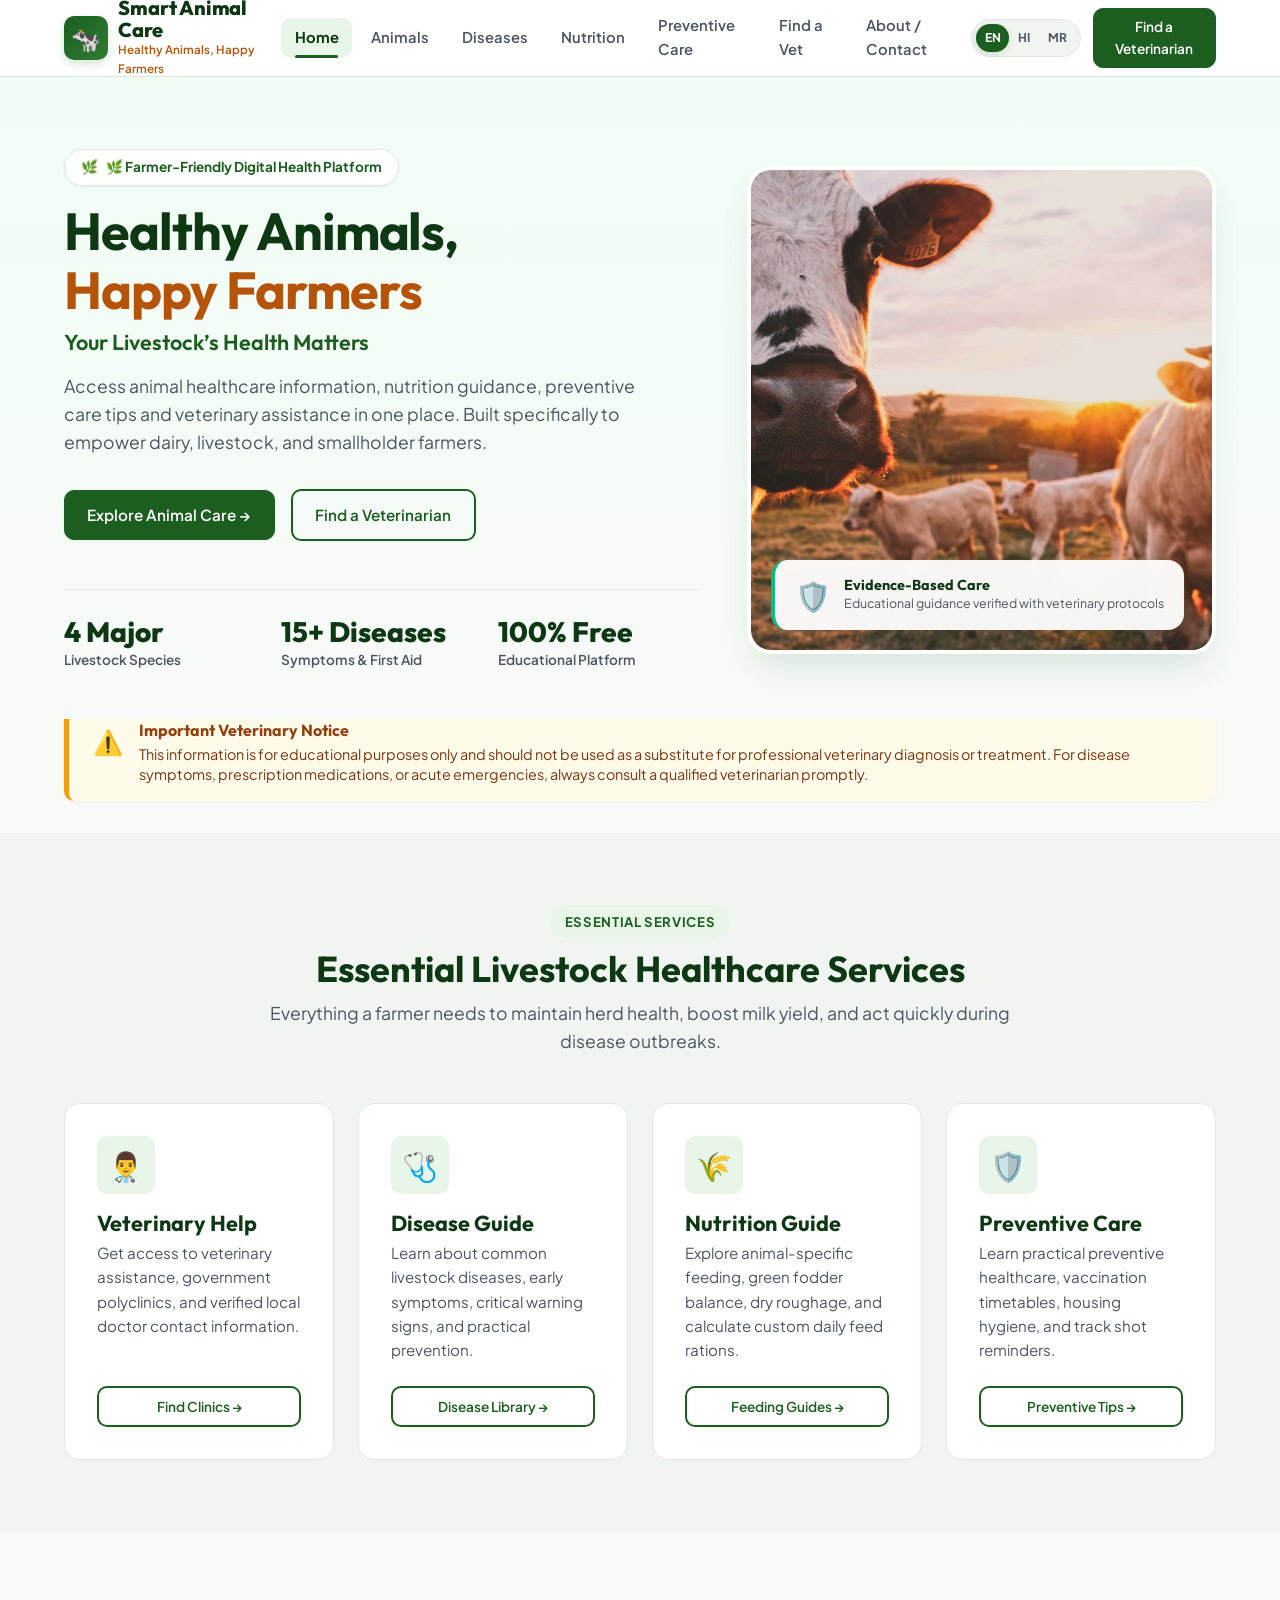
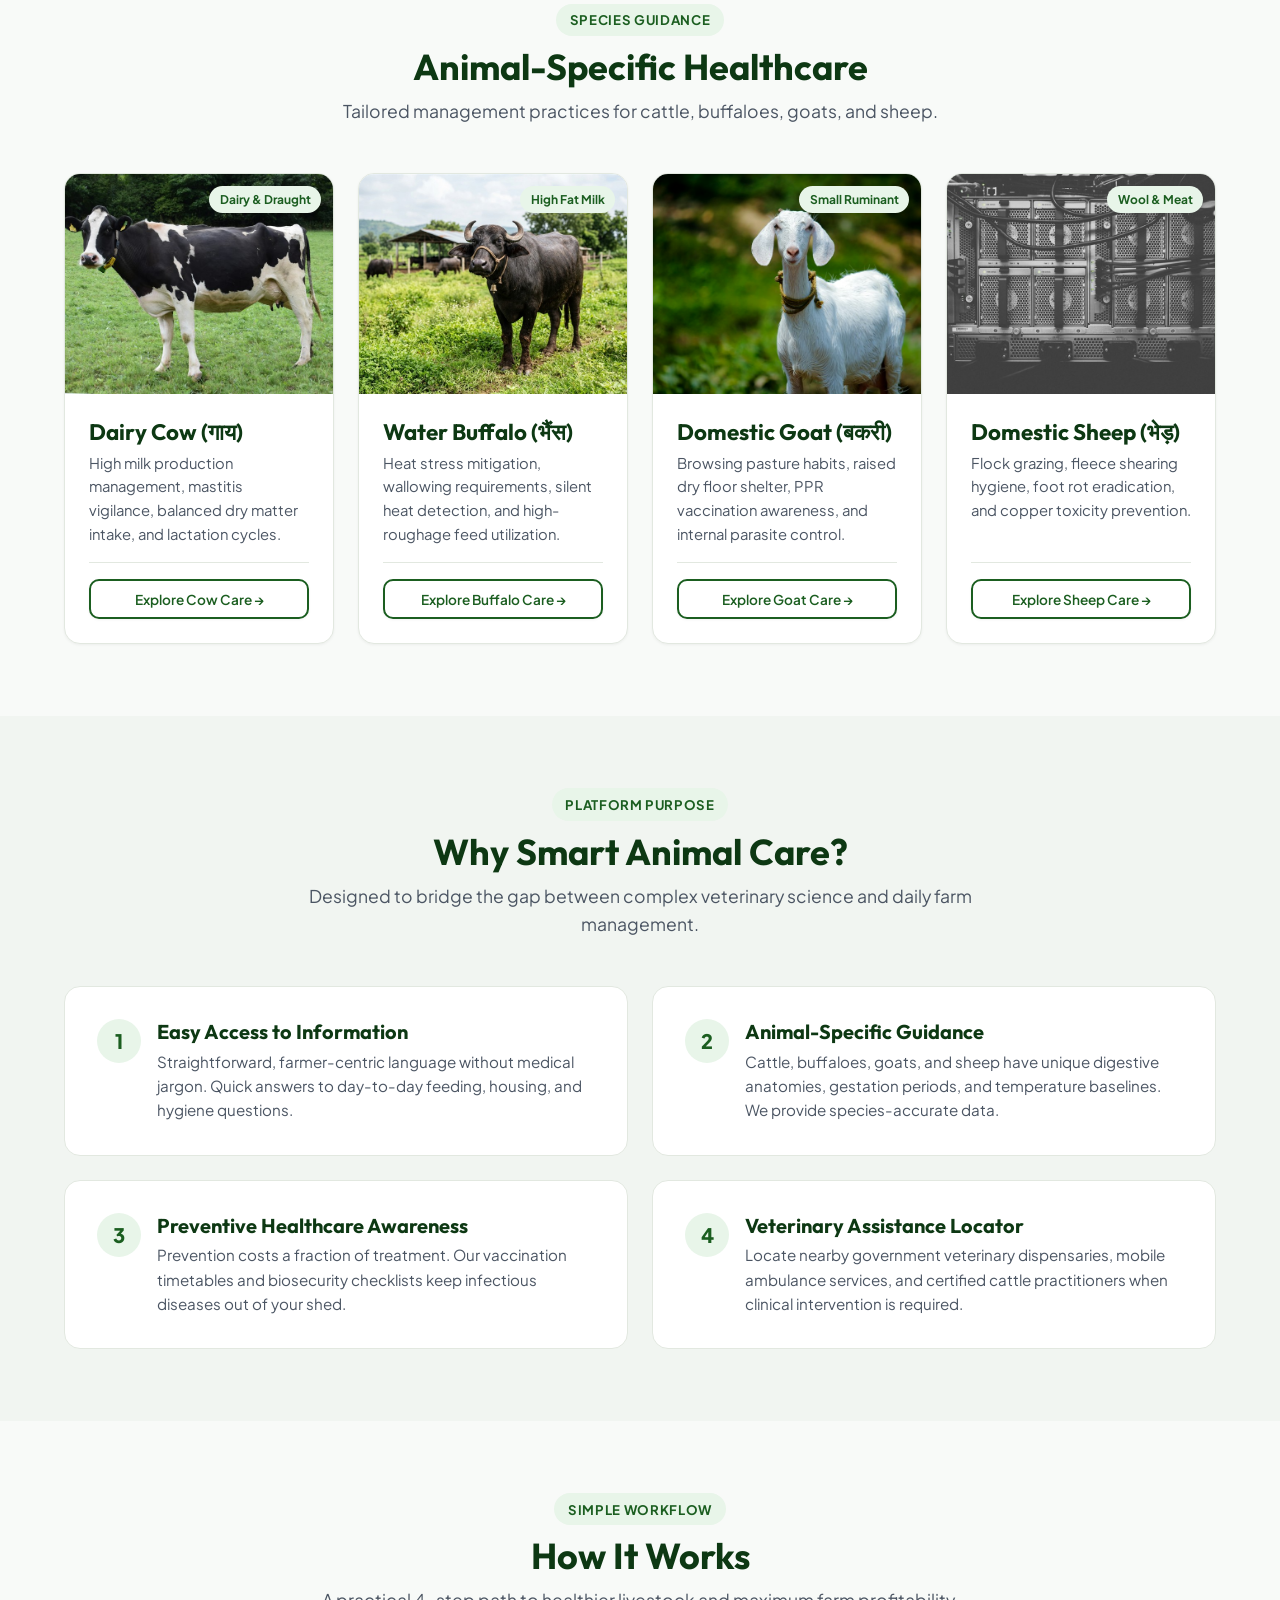
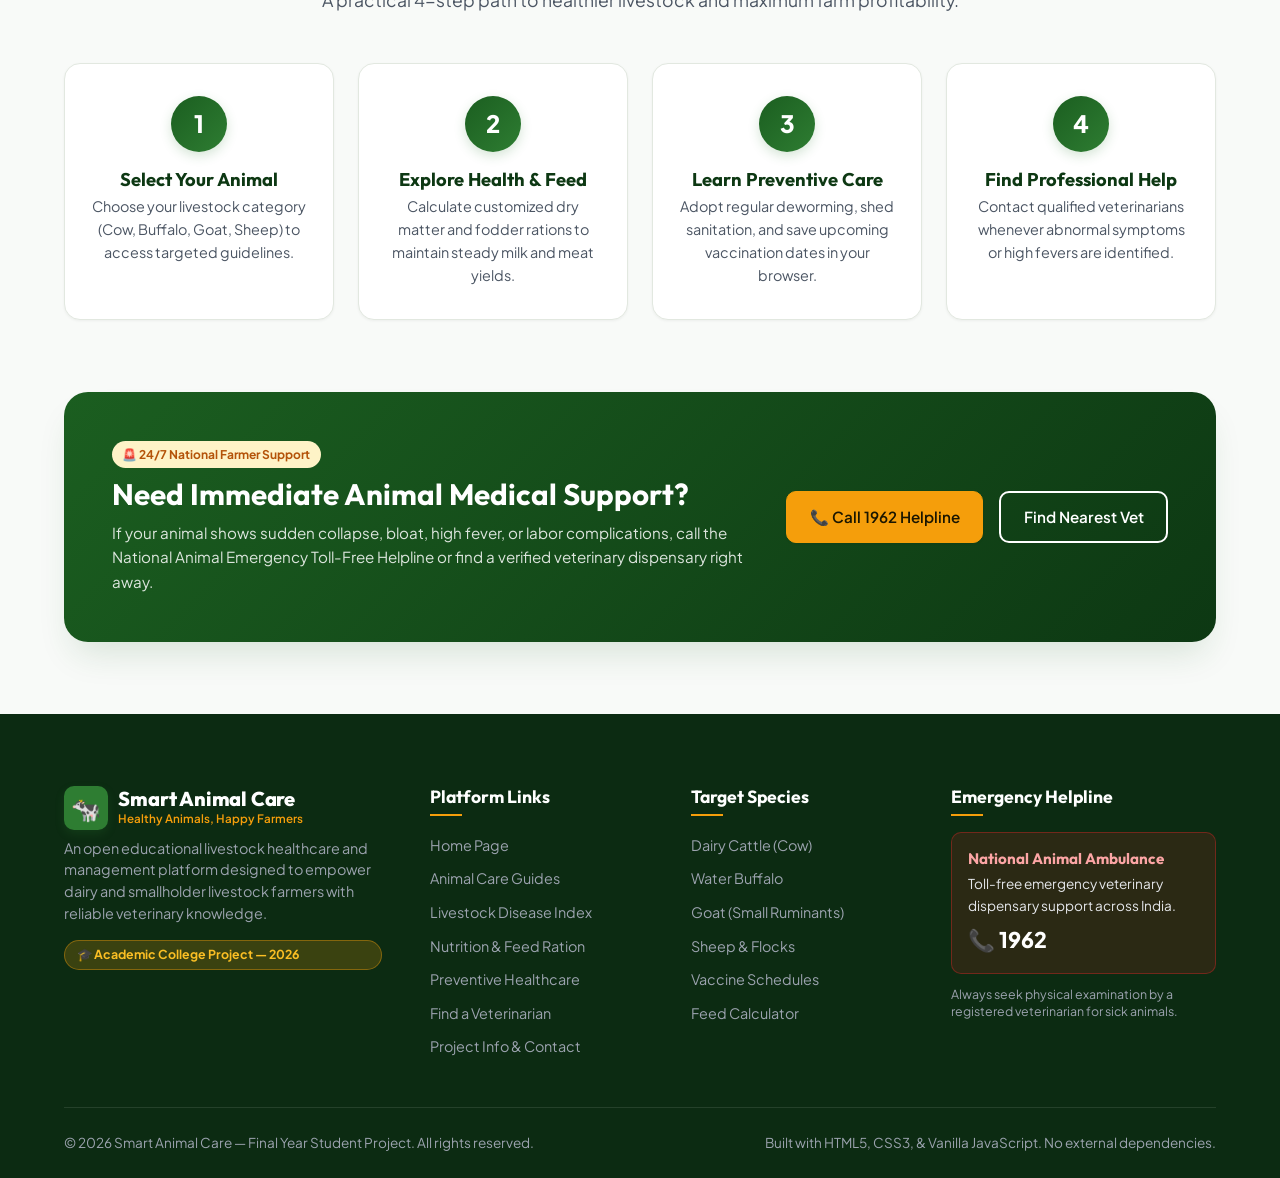
==== commit 64beab82: "Add files via upload" ====
--- a/index.html
+++ b/index.html
@@ -1,527 +1,466 @@
-<!DOCTYPE html>
-<html lang="en">
-<head>
-  <meta charset="UTF-8">
-  <meta name="viewport" content="width=device-width, initial-scale=1.0">
-  <meta name="description" content="Smart Animal Care — An animal healthcare information platform designed for farmers and livestock owners. Access cattle care, disease guides, balanced nutrition, and veterinary assistance.">
-  <title>Smart Animal Care | Healthy Animals, Happy Farmers</title>
-  
-  <!-- Google Fonts -->
-  <link rel="preconnect" href="https://fonts.googleapis.com">
-  <link rel="preconnect" href="https://fonts.gstatic.com" crossorigin>
-  <link href="https://fonts.googleapis.com/css2?family=Outfit:wght@400;600;700;800&family=Plus+Jakarta+Sans:wght@400;500;600;700;800&display=swap" rel="stylesheet">
-  
-  <!-- Main Stylesheet -->
-  <link rel="stylesheet" href="css/style.css">
-</head>
-<body>
-
-  <!-- ========================================================================
-       GLOBAL HEADER & NAVIGATION
-       ======================================================================== -->
-  <header class="site-header">
-    <div class="container nav-container">
-      <!-- Brand Logo -->
-      <a href="index.html" class="brand-logo" aria-label="Smart Animal Care Home">
-        <div class="logo-icon" aria-hidden="true">🐄</div>
-        <div class="brand-text-wrap">
-          <span class="brand-name">Smart Animal Care</span>
-          <span class="brand-tagline" data-i18n="brand-tagline">Healthy Animals, Happy Farmers</span>
-        </div>
-      </a>
-
-      <!-- Desktop Navigation Menu -->
-      <nav class="nav-menu" aria-label="Main Navigation">
-        <a href="index.html" class="nav-link active" data-i18n="nav-home">Home</a>
-        <a href="animals.html" class="nav-link" data-i18n="nav-animals">Animals</a>
-        <a href="diseases.html" class="nav-link" data-i18n="nav-diseases">Diseases</a>
-        <a href="nutrition.html" class="nav-link" data-i18n="nav-nutrition">Nutrition</a>
-        <a href="care-tips.html" class="nav-link" data-i18n="nav-care">Preventive Care</a>
-        <a href="veterinarians.html" class="nav-link" data-i18n="nav-vet">Find a Vet</a>
-        <a href="contact.html" class="nav-link" data-i18n="nav-contact">About / Contact</a>
-      </nav>
-
-      <!-- Header Actions: Language & CTA -->
-      <div class="header-actions">
-        <!-- Language Selector -->
-        <div class="lang-selector" aria-label="Select Language">
-          <button type="button" class="lang-btn active" data-lang="en" title="English">EN</button>
-          <button type="button" class="lang-btn" data-lang="hi" title="हिंदी">HI</button>
-          <button type="button" class="lang-btn" data-lang="mr" title="मराठी">MR</button>
-        </div>
-
-        <!-- CTA Button -->
-        <a href="veterinarians.html" class="btn btn-primary btn-sm nav-cta-btn" data-i18n="cta-find-vet">
-          Find a Veterinarian
-        </a>
-
-        <!-- Mobile Menu Toggle Button -->
-        <button type="button" class="menu-toggle" id="menuToggle" aria-label="Toggle navigation menu">
-          <span></span>
-          <span></span>
-          <span></span>
-        </button>
-      </div>
-    </div>
-  </header>
-
-  <!-- Mobile Navigation Drawer -->
-  <div class="mobile-nav-backdrop" id="mobileNavBackdrop"></div>
-  <aside class="mobile-nav-drawer" id="mobileNavDrawer" aria-label="Mobile Navigation">
-    <div class="brand-logo" style="margin-bottom: var(--space-md);">
-      <div class="logo-icon">🐄</div>
-      <div class="brand-text-wrap">
-        <span class="brand-name">Smart Animal Care</span>
-        <span class="brand-tagline">Healthy Animals, Happy Farmers</span>
-      </div>
-    </div>
-    <nav class="flex flex-col gap-sm">
-      <a href="index.html" class="nav-link mobile-nav-link active">🏠 Home</a>
-      <a href="animals.html" class="nav-link mobile-nav-link">🐄 Animal Care</a>
-      <a href="diseases.html" class="nav-link mobile-nav-link">🩺 Disease Guide</a>
-      <a href="nutrition.html" class="nav-link mobile-nav-link">🌾 Nutrition & Feed</a>
-      <a href="care-tips.html" class="nav-link mobile-nav-link">🛡️ Preventive Care</a>
-      <a href="veterinarians.html" class="nav-link mobile-nav-link">👨‍⚕️ Find a Vet</a>
-      <a href="contact.html" class="nav-link mobile-nav-link">📞 About & Contact</a>
-    </nav>
-    <div style="margin-top: auto; padding-top: var(--space-md); border-top: 1px solid var(--color-border);">
-      <a href="veterinarians.html" class="btn btn-primary btn-block">
-        Find a Veterinarian
-      </a>
-      <p style="font-size: 0.775rem; color: var(--color-text-light); text-align: center; margin-top: 0.5rem;">
-        National Animal Helpline: <strong>1962</strong>
-      </p>
-    </div>
-  </aside>
-
-  <!-- ========================================================================
-       MAIN CONTENT
-       ======================================================================== -->
-  <main id="mainContent">
-
-    <!-- 1. HERO SECTION -->
-    <section class="hero-section">
-      <div class="container hero-grid">
-        <div class="hero-content">
-          <div class="hero-badge">
-            <span>🌿</span> <span>Farmer-Friendly Digital Health Platform</span>
-          </div>
-          <h1 class="hero-title" data-i18n="hero-heading">
-            Healthy Animals, <br><span>Happy Farmers</span>
-          </h1>
-          <h2 class="hero-subheading" data-i18n="hero-subheading">
-            Your Livestock’s Health Matters
-          </h2>
-          <p class="hero-text" data-i18n="hero-text">
-            Access animal healthcare information, nutrition guidance, preventive care tips and veterinary assistance in one place. Built specifically to empower dairy, livestock, and smallholder farmers.
-          </p>
-
-          <div class="hero-cta-group">
-            <a href="animals.html" class="btn btn-primary" data-i18n="explore-care">
-              Explore Animal Care &rarr;
-            </a>
-            <a href="veterinarians.html" class="btn btn-outline" data-i18n="cta-find-vet">
-              Find a Veterinarian
-            </a>
-          </div>
-
-          <!-- Hero Highlights / Stats -->
-          <div class="hero-stats-row">
-            <div class="stat-item">
-              <h3>4 Major</h3>
-              <p>Livestock Species</p>
-            </div>
-            <div class="stat-item">
-              <h3>15+ Diseases</h3>
-              <p>Symptoms & First Aid</p>
-            </div>
-            <div class="stat-item">
-              <h3>100% Free</h3>
-              <p>Educational Platform</p>
-            </div>
-          </div>
-        </div>
-
-        <!-- Hero Visual Card -->
-        <div class="hero-image-card">
-          <img src="images/hero-farm.jpg" alt="Indian livestock cattle grazing on a healthy pasture under farmer supervision" loading="lazy">
-          <div class="floating-vet-badge">
-            <span class="badge-icon">🛡️</span>
-            <div>
-              <h5>Evidence-Based Care</h5>
-              <p>Educational guidance verified with veterinary protocols</p>
-            </div>
-          </div>
-        </div>
-      </div>
-    </section>
-
-    <!-- 2. PROMINENT EDUCATIONAL DISCLAIMER BANNER -->
-    <div class="container" style="margin-top: -15px;">
-      <div class="disclaimer-banner">
-        <div class="disclaimer-icon" aria-hidden="true">⚠️</div>
-        <div class="disclaimer-text">
-          <h4 data-i18n="disclaimer-title">Important Veterinary Notice</h4>
-          <p data-i18n="disclaimer-text">
-            This information is for educational purposes only and should not be used as a substitute for professional veterinary diagnosis or treatment. For disease symptoms, prescription medications, or acute emergencies, always consult a qualified veterinarian promptly.
-          </p>
-        </div>
-      </div>
-    </div>
-
-    <!-- 3. QUICK ACCESS SECTION -->
-    <section class="section section-bg-alt">
-      <div class="container">
-        <div class="section-header">
-          <span class="section-tag">Essential Services</span>
-          <h2 class="section-title" data-i18n="quick-access-title">Essential Livestock Healthcare Services</h2>
-          <p class="section-subtitle">
-            Everything a farmer needs to maintain herd health, boost milk yield, and act quickly during disease outbreaks.
-          </p>
-        </div>
-
-        <div class="grid grid-4">
-          <!-- Card 1: Veterinary Help -->
-          <div class="quick-access-card">
-            <div class="qa-icon-wrap" aria-hidden="true">👨‍⚕️</div>
-            <h3 class="qa-title">Veterinary Help</h3>
-            <p class="qa-desc">
-              Get access to veterinary assistance, government polyclinics, and verified local doctor contact information.
-            </p>
-            <a href="veterinarians.html" class="btn btn-outline btn-sm">Find Clinics &rarr;</a>
-          </div>
-
-          <!-- Card 2: Disease Guide -->
-          <div class="quick-access-card">
-            <div class="qa-icon-wrap" aria-hidden="true">🩺</div>
-            <h3 class="qa-title">Disease Guide</h3>
-            <p class="qa-desc">
-              Learn about common livestock diseases, early symptoms, critical warning signs, and practical prevention.
-            </p>
-            <a href="diseases.html" class="btn btn-outline btn-sm">Disease Library &rarr;</a>
-          </div>
-
-          <!-- Card 3: Nutrition Guide -->
-          <div class="quick-access-card">
-            <div class="qa-icon-wrap" aria-hidden="true">🌾</div>
-            <h3 class="qa-title">Nutrition Guide</h3>
-            <p class="qa-desc">
-              Explore animal-specific feeding, green fodder balance, dry roughage, and calculate custom daily feed rations.
-            </p>
-            <a href="nutrition.html" class="btn btn-outline btn-sm">Feeding Guides &rarr;</a>
-          </div>
-
-          <!-- Card 4: Preventive Care -->
-          <div class="quick-access-card">
-            <div class="qa-icon-wrap" aria-hidden="true">🛡️</div>
-            <h3 class="qa-title">Preventive Care</h3>
-            <p class="qa-desc">
-              Learn practical preventive healthcare, vaccination timetables, housing hygiene, and track shot reminders.
-            </p>
-            <a href="care-tips.html" class="btn btn-outline btn-sm">Preventive Tips &rarr;</a>
-          </div>
-        </div>
-      </div>
-    </section>
-
-    <!-- 4. LIVESTOCK SPECIES PREVIEW -->
-    <section class="section">
-      <div class="container">
-        <div class="section-header">
-          <span class="section-tag">Species Guidance</span>
-          <h2 class="section-title">Animal-Specific Healthcare</h2>
-          <p class="section-subtitle">
-            Tailored management practices for cattle, buffaloes, goats, and sheep.
-          </p>
-        </div>
-
-        <div class="grid grid-4">
-          <!-- Cow Card -->
-          <div class="animal-card">
-            <div class="animal-card-img-wrap">
-              <img src="images/cow.jpg" alt="Healthy dairy cow" loading="lazy">
-              <span class="badge badge-primary animal-card-tag">Dairy & Draught</span>
-            </div>
-            <div class="animal-card-body">
-              <h3 class="animal-title">Dairy Cow (गाय)</h3>
-              <p class="animal-desc">
-                High milk production management, mastitis vigilance, balanced dry matter intake, and lactation cycles.
-              </p>
-              <div class="animal-card-footer">
-                <a href="animals.html" class="btn btn-outline btn-sm btn-block">Explore Cow Care &rarr;</a>
-              </div>
-            </div>
-          </div>
-
-          <!-- Buffalo Card -->
-          <div class="animal-card">
-            <div class="animal-card-img-wrap">
-              <img src="images/buffalo.jpg" alt="Water buffalo in countryside" loading="lazy">
-              <span class="badge badge-primary animal-card-tag">High Fat Milk</span>
-            </div>
-            <div class="animal-card-body">
-              <h3 class="animal-title">Water Buffalo (भैंस)</h3>
-              <p class="animal-desc">
-                Heat stress mitigation, wallowing requirements, silent heat detection, and high-roughage feed utilization.
-              </p>
-              <div class="animal-card-footer">
-                <a href="animals.html" class="btn btn-outline btn-sm btn-block">Explore Buffalo Care &rarr;</a>
-              </div>
-            </div>
-          </div>
-
-          <!-- Goat Card -->
-          <div class="animal-card">
-            <div class="animal-card-img-wrap">
-              <img src="images/goat.jpg" alt="Healthy domestic goat" loading="lazy">
-              <span class="badge badge-primary animal-card-tag">Small Ruminant</span>
-            </div>
-            <div class="animal-card-body">
-              <h3 class="animal-title">Domestic Goat (बकरी)</h3>
-              <p class="animal-desc">
-                Browsing pasture habits, raised dry floor shelter, PPR vaccination awareness, and internal parasite control.
-              </p>
-              <div class="animal-card-footer">
-                <a href="animals.html" class="btn btn-outline btn-sm btn-block">Explore Goat Care &rarr;</a>
-              </div>
-            </div>
-          </div>
-
-          <!-- Sheep Card -->
-          <div class="animal-card">
-            <div class="animal-card-img-wrap">
-              <img src="images/sheep.jpg" alt="Healthy sheep in green pasture" loading="lazy">
-              <span class="badge badge-primary animal-card-tag">Wool & Meat</span>
-            </div>
-            <div class="animal-card-body">
-              <h3 class="animal-title">Domestic Sheep (भेड़)</h3>
-              <p class="animal-desc">
-                Flock grazing, fleece shearing hygiene, foot rot eradication, and copper toxicity prevention.
-              </p>
-              <div class="animal-card-footer">
-                <a href="animals.html" class="btn btn-outline btn-sm btn-block">Explore Sheep Care &rarr;</a>
-              </div>
-            </div>
-          </div>
-        </div>
-      </div>
-    </section>
-
-    <!-- 5. WHY SMART ANIMAL CARE? -->
-    <section class="section section-bg-alt">
-      <div class="container">
-        <div class="section-header">
-          <span class="section-tag">Platform Purpose</span>
-          <h2 class="section-title">Why Smart Animal Care?</h2>
-          <p class="section-subtitle">
-            Designed to bridge the gap between complex veterinary science and daily farm management.
-          </p>
-        </div>
-
-        <div class="grid grid-2">
-          <div class="feature-item-card">
-            <div class="feature-number">1</div>
-            <div>
-              <h3 style="font-size: 1.25rem; margin-bottom: 0.35rem; color: var(--color-primary-dark);">
-                Easy Access to Information
-              </h3>
-              <p style="color: var(--color-text-muted); font-size: 0.95rem;">
-                Straightforward, farmer-centric language without medical jargon. Quick answers to day-to-day feeding, housing, and hygiene questions.
-              </p>
-            </div>
-          </div>
-
-          <div class="feature-item-card">
-            <div class="feature-number">2</div>
-            <div>
-              <h3 style="font-size: 1.25rem; margin-bottom: 0.35rem; color: var(--color-primary-dark);">
-                Animal-Specific Guidance
-              </h3>
-              <p style="color: var(--color-text-muted); font-size: 0.95rem;">
-                Cattle, buffaloes, goats, and sheep have unique digestive anatomies, gestation periods, and temperature baselines. We provide species-accurate data.
-              </p>
-            </div>
-          </div>
-
-          <div class="feature-item-card">
-            <div class="feature-number">3</div>
-            <div>
-              <h3 style="font-size: 1.25rem; margin-bottom: 0.35rem; color: var(--color-primary-dark);">
-                Preventive Healthcare Awareness
-              </h3>
-              <p style="color: var(--color-text-muted); font-size: 0.95rem;">
-                Prevention costs a fraction of treatment. Our vaccination timetables and biosecurity checklists keep infectious diseases out of your shed.
-              </p>
-            </div>
-          </div>
-
-          <div class="feature-item-card">
-            <div class="feature-number">4</div>
-            <div>
-              <h3 style="font-size: 1.25rem; margin-bottom: 0.35rem; color: var(--color-primary-dark);">
-                Veterinary Assistance Locator
-              </h3>
-              <p style="color: var(--color-text-muted); font-size: 0.95rem;">
-                Locate nearby government veterinary dispensaries, mobile ambulance services, and certified cattle practitioners when clinical intervention is required.
-              </p>
-            </div>
-          </div>
-        </div>
-      </div>
-    </section>
-
-    <!-- 6. HOW IT WORKS -->
-    <section class="section">
-      <div class="container">
-        <div class="section-header">
-          <span class="section-tag">Simple Workflow</span>
-          <h2 class="section-title">How It Works</h2>
-          <p class="section-subtitle">
-            A practical 4-step path to healthier livestock and maximum farm profitability.
-          </p>
-        </div>
-
-        <div class="steps-grid">
-          <div class="step-card">
-            <div class="step-circle">1</div>
-            <h3 class="step-title">Select Your Animal</h3>
-            <p class="step-desc">
-              Choose your livestock category (Cow, Buffalo, Goat, Sheep) to access targeted guidelines.
-            </p>
-          </div>
-
-          <div class="step-card">
-            <div class="step-circle">2</div>
-            <h3 class="step-title">Explore Health & Feed</h3>
-            <p class="step-desc">
-              Calculate customized dry matter and fodder rations to maintain steady milk and meat yields.
-            </p>
-          </div>
-
-          <div class="step-card">
-            <div class="step-circle">3</div>
-            <h3 class="step-title">Learn Preventive Care</h3>
-            <p class="step-desc">
-              Adopt regular deworming, shed sanitation, and save upcoming vaccination dates in your browser.
-            </p>
-          </div>
-
-          <div class="step-card">
-            <div class="step-circle">4</div>
-            <h3 class="step-title">Find Professional Help</h3>
-            <p class="step-desc">
-              Contact qualified veterinarians whenever abnormal symptoms or high fevers are identified.
-            </p>
-          </div>
-        </div>
-      </div>
-    </section>
-
-    <!-- 7. EMERGENCY CALLOUT BANNER -->
-    <section class="section" style="padding-top: 0;">
-      <div class="container">
-        <div style="background: linear-gradient(135deg, #1b5e20, #0d3813); border-radius: var(--radius-xl); padding: var(--space-2xl); color: #ffffff; display: flex; align-items: center; justify-content: space-between; flex-wrap: wrap; gap: var(--space-lg); box-shadow: var(--shadow-xl);">
-          <div style="max-width: 650px;">
-            <span class="badge badge-warning" style="margin-bottom: var(--space-sm);">🚨 24/7 National Farmer Support</span>
-            <h3 style="color: #ffffff; font-size: 1.85rem; margin-bottom: 0.5rem;">
-              Need Immediate Animal Medical Support?
-            </h3>
-            <p style="color: rgba(255,255,255,0.85); font-size: 0.95rem;">
-              If your animal shows sudden collapse, bloat, high fever, or labor complications, call the National Animal Emergency Toll-Free Helpline or find a verified veterinary dispensary right away.
-            </p>
-          </div>
-          <div style="display: flex; gap: var(--space-md); flex-wrap: wrap;">
-            <a href="tel:1962" class="btn btn-secondary">
-              📞 Call 1962 Helpline
-            </a>
-            <a href="veterinarians.html" class="btn btn-outline" style="border-color: #ffffff; color: #ffffff;">
-              Find Nearest Vet
-            </a>
-          </div>
-        </div>
-      </div>
-    </section>
-
-  </main>
-
-  <!-- ========================================================================
-       GLOBAL FOOTER
-       ======================================================================== -->
-  <footer class="site-footer">
-    <div class="container">
-      <div class="footer-top-grid">
-        <!-- Brand Info -->
-        <div class="footer-brand">
-          <div class="brand-logo" style="margin-bottom: 0.5rem;">
-            <div class="logo-icon" style="background: var(--color-primary-light);">🐄</div>
-            <div class="brand-text-wrap">
-              <span class="brand-name">Smart Animal Care</span>
-              <span class="brand-tagline">Healthy Animals, Happy Farmers</span>
-            </div>
-          </div>
-          <p class="footer-desc">
-            An open educational livestock healthcare and management platform designed to empower dairy and smallholder livestock farmers with reliable veterinary knowledge.
-          </p>
-          <div class="student-project-pill">
-            🎓 Academic College Project — 2026
-          </div>
-        </div>
-
-        <!-- Quick Links -->
-        <div>
-          <h4 class="footer-heading">Platform Links</h4>
-          <ul class="footer-links">
-            <li><a href="index.html">Home Page</a></li>
-            <li><a href="animals.html">Animal Care Guides</a></li>
-            <li><a href="diseases.html">Livestock Disease Index</a></li>
-            <li><a href="nutrition.html">Nutrition & Feed Ration</a></li>
-            <li><a href="care-tips.html">Preventive Healthcare</a></li>
-            <li><a href="veterinarians.html">Find a Veterinarian</a></li>
-            <li><a href="contact.html">Project Info & Contact</a></li>
-          </ul>
-        </div>
-
-        <!-- Animal Species -->
-        <div>
-          <h4 class="footer-heading">Target Species</h4>
-          <ul class="footer-links">
-            <li><a href="animals.html">Dairy Cattle (Cow)</a></li>
-            <li><a href="animals.html">Water Buffalo</a></li>
-            <li><a href="animals.html">Goat (Small Ruminants)</a></li>
-            <li><a href="animals.html">Sheep & Flocks</a></li>
-            <li><a href="care-tips.html">Vaccine Schedules</a></li>
-            <li><a href="nutrition.html">Feed Calculator</a></li>
-          </ul>
-        </div>
-
-        <!-- Emergency / Helpline -->
-        <div>
-          <h4 class="footer-heading">Emergency Helpline</h4>
-          <div class="footer-emergency-box">
-            <h5>National Animal Ambulance</h5>
-            <p>Toll-free emergency veterinary dispensary support across India.</p>
-            <a href="tel:1962" class="phone-number">📞 1962</a>
-          </div>
-          <p style="font-size: 0.775rem; color: #9ca3af; margin-top: 0.75rem; line-height: 1.4;">
-            Always seek physical examination by a registered veterinarian for sick animals.
-          </p>
-        </div>
-      </div>
-
-      <!-- Bottom Bar -->
-      <div class="footer-bottom">
-        <p>&copy; 2026 Smart Animal Care — Final Year Student Project. All rights reserved.</p>
-        <p>Built with HTML5, CSS3, & Vanilla JavaScript. No external dependencies.</p>
-      </div>
-    </div>
-  </footer>
-
-  <!-- Back to Top Button -->
-  <button type="button" class="back-to-top" id="backToTop" aria-label="Scroll back to top">
-    ↑
-  </button>
-
-  <!-- Global Script -->
-  <script src="js/script.js" defer></script>
-</body>
-</html>
+<!DOCTYPE html>
+<html lang="en">
+<head>
+  <meta charset="UTF-8">
+  <meta name="viewport" content="width=device-width, initial-scale=1.0">
+  <meta name="description" content="Smart Animal Care — An animal healthcare information platform designed for farmers and livestock owners. Access cattle care, disease guides, balanced nutrition, and veterinary assistance.">
+  <title data-i18n="title-index">Smart Animal Care | Healthy Animals, Happy Farmers</title>
+  
+  <!-- Google Fonts -->
+  <link rel="preconnect" href="https://fonts.googleapis.com">
+  <link rel="preconnect" href="https://fonts.gstatic.com" crossorigin>
+  <link href="https://fonts.googleapis.com/css2?family=Outfit:wght@400;600;700;800&family=Plus+Jakarta+Sans:wght@400;500;600;700;800&display=swap" rel="stylesheet">
+  
+  <!-- Main Stylesheet -->
+  <link rel="stylesheet" href="css/style.css">
+</head>
+<body>
+
+  <!-- ========================================================================
+       GLOBAL HEADER & NAVIGATION
+       ======================================================================== -->
+  <header class="site-header">
+    <div class="container nav-container">
+      <!-- Brand Logo -->
+      <a href="index.html" class="brand-logo" aria-label="Smart Animal Care Home">
+        <div class="logo-icon" aria-hidden="true">🐄</div>
+        <div class="brand-text-wrap">
+          <span class="brand-name" data-i18n="brand-name">Smart Animal Care</span>
+          <span class="brand-tagline" data-i18n="brand-tagline">Healthy Animals, Happy Farmers</span>
+        </div>
+      </a>
+
+      <!-- Desktop Navigation Menu -->
+      <nav class="nav-menu" aria-label="Main Navigation">
+        <a href="index.html" class="nav-link active" data-i18n="nav-home">Home</a>
+        <a href="animals.html" class="nav-link" data-i18n="nav-animals">Animals</a>
+        <a href="diseases.html" class="nav-link" data-i18n="nav-diseases">Diseases</a>
+        <a href="nutrition.html" class="nav-link" data-i18n="nav-nutrition">Nutrition</a>
+        <a href="care-tips.html" class="nav-link" data-i18n="nav-care">Preventive Care</a>
+        <a href="veterinarians.html" class="nav-link" data-i18n="nav-vet">Find a Vet</a>
+        <a href="contact.html" class="nav-link" data-i18n="nav-contact">About / Contact</a>
+      </nav>
+
+      <!-- Header Actions: Language & CTA -->
+      <div class="header-actions">
+        <!-- Language Selector -->
+        <div class="lang-selector" aria-label="Select Language">
+          <button type="button" class="lang-btn active" data-lang="en" title="English">EN</button>
+          <button type="button" class="lang-btn" data-lang="hi" title="हिंदी">HI</button>
+          <button type="button" class="lang-btn" data-lang="mr" title="मराठी">MR</button>
+        </div>
+
+        <!-- CTA Button -->
+        <a href="veterinarians.html" class="btn btn-primary btn-sm nav-cta-btn" data-i18n="cta-find-vet">
+          Find a Veterinarian
+        </a>
+
+        <!-- Mobile Menu Toggle Button -->
+        <button type="button" class="menu-toggle" id="menuToggle" aria-label="Toggle navigation menu">
+          <span></span>
+          <span></span>
+          <span></span>
+        </button>
+      </div>
+    </div>
+  </header>
+
+  <!-- Mobile Navigation Drawer -->
+  <div class="mobile-nav-backdrop" id="mobileNavBackdrop"></div>
+  <aside class="mobile-nav-drawer" id="mobileNavDrawer" aria-label="Mobile Navigation">
+    <div class="brand-logo" style="margin-bottom: var(--space-md);">
+      <div class="logo-icon">🐄</div>
+      <div class="brand-text-wrap">
+        <span class="brand-name" data-i18n="brand-name">Smart Animal Care</span>
+        <span class="brand-tagline" data-i18n="brand-tagline">Healthy Animals, Happy Farmers</span>
+      </div>
+    </div>
+    <nav class="flex flex-col gap-sm">
+      <a href="index.html" class="nav-link mobile-nav-link active" data-i18n="mobile-nav-home">🏠 Home</a>
+      <a href="animals.html" class="nav-link mobile-nav-link" data-i18n="mobile-nav-animals">🐄 Animal Care</a>
+      <a href="diseases.html" class="nav-link mobile-nav-link" data-i18n="mobile-nav-diseases">🩺 Disease Guide</a>
+      <a href="nutrition.html" class="nav-link mobile-nav-link" data-i18n="mobile-nav-nutrition">🌾 Nutrition & Feed</a>
+      <a href="care-tips.html" class="nav-link mobile-nav-link" data-i18n="mobile-nav-care">🛡️ Preventive Care</a>
+      <a href="veterinarians.html" class="nav-link mobile-nav-link" data-i18n="mobile-nav-vet">👨‍⚕️ Find a Vet</a>
+      <a href="contact.html" class="nav-link mobile-nav-link" data-i18n="mobile-nav-contact">📞 About & Contact</a>
+    </nav>
+    <div style="margin-top: auto; padding-top: var(--space-md); border-top: 1px solid var(--color-border);">
+      <a href="veterinarians.html" class="btn btn-primary btn-block" data-i18n="cta-find-vet">Find a Veterinarian</a>
+      <p style="font-size: 0.775rem; color: var(--color-text-light); text-align: center; margin-top: 0.5rem;">
+        <span data-i18n="mobile-helpline"><span data-i18n="mobile-helpline">National Animal Helpline: <strong>1962</strong></span></span>
+      </p>
+    </div>
+  </aside>
+
+  <!-- ========================================================================
+       MAIN CONTENT
+       ======================================================================== -->
+  <main id="mainContent">
+
+    <!-- 1. HERO SECTION -->
+    <section class="hero-section">
+      <div class="container hero-grid">
+        <div class="hero-content">
+          <div class="hero-badge">
+            <span>🌿</span> <span data-i18n="hero-badge">Farmer-Friendly Digital Health Platform</span>
+          </div>
+          <h1 class="hero-title" data-i18n="hero-heading">
+            Healthy Animals, <br><span>Happy Farmers</span>
+          </h1>
+          <h2 class="hero-subheading" data-i18n="hero-subheading">
+            Your Livestock’s Health Matters
+          </h2>
+          <p class="hero-text" data-i18n="hero-text">
+            Access animal healthcare information, nutrition guidance, preventive care tips and veterinary assistance in one place. Built specifically to empower dairy, livestock, and smallholder farmers.
+          </p>
+
+          <div class="hero-cta-group">
+            <a href="animals.html" class="btn btn-primary" data-i18n="explore-care">
+              Explore Animal Care &rarr;
+            </a>
+            <a href="veterinarians.html" class="btn btn-outline" data-i18n="cta-find-vet">
+              Find a Veterinarian
+            </a>
+          </div>
+
+          <!-- Hero Highlights / Stats -->
+          <div class="hero-stats-row">
+            <div class="stat-item">
+              <h3 data-i18n="stat-species-val">4 Major</h3>
+              <p data-i18n="stat-species-lbl">Livestock Species</p>
+            </div>
+            <div class="stat-item">
+              <h3 data-i18n="stat-diseases-val">15+ Diseases</h3>
+              <p data-i18n="stat-diseases-lbl">Symptoms & First Aid</p>
+            </div>
+            <div class="stat-item">
+              <h3 data-i18n="stat-free-val">100% Free</h3>
+              <p data-i18n="stat-free-lbl">Educational Platform</p>
+            </div>
+          </div>
+        </div>
+
+        <!-- Hero Visual Card -->
+        <div class="hero-image-card">
+          <img src="images/hero-farm.jpg" alt="Indian livestock cattle grazing on a healthy pasture under farmer supervision" loading="lazy">
+          <div class="floating-vet-badge">
+            <span class="badge-icon">🛡️</span>
+            <div>
+              <h5 data-i18n="floating-badge-title">Evidence-Based Care</h5>
+              <p data-i18n="floating-badge-desc">Educational guidance verified with veterinary protocols</p>
+            </div>
+          </div>
+        </div>
+      </div>
+    </section>
+
+    <!-- 2. PROMINENT EDUCATIONAL DISCLAIMER BANNER -->
+    <div class="container" style="margin-top: -15px;">
+      <div class="disclaimer-banner">
+        <div class="disclaimer-icon" aria-hidden="true">⚠️</div>
+        <div class="disclaimer-text">
+          <h4 data-i18n="disclaimer-title">Important Veterinary Notice</h4>
+          <p data-i18n="disclaimer-text">
+            This information is for educational purposes only and should not be used as a substitute for professional veterinary diagnosis or treatment. For disease symptoms, prescription medications, or acute emergencies, always consult a qualified veterinarian promptly.
+          </p>
+        </div>
+      </div>
+    </div>
+
+    <!-- 3. QUICK ACCESS SECTION -->
+    <section class="section section-bg-alt">
+      <div class="container">
+        <div class="section-header">
+          <span class="section-tag" data-i18n="qa-tag">Essential Services</span>
+          <h2 class="section-title" data-i18n="quick-access-title">Essential Livestock Healthcare Services</h2>
+          <p class="section-subtitle" data-i18n="qa-subtitle">Everything a farmer needs to maintain herd health, boost milk yield, and act quickly during disease outbreaks.</p>
+        </div>
+
+        <div class="grid grid-4">
+          <!-- Card 1: Veterinary Help -->
+          <div class="quick-access-card">
+            <div class="qa-icon-wrap" aria-hidden="true">👨‍⚕️</div>
+            <h3 class="qa-title" data-i18n="qa-vet-title">Veterinary Help</h3>
+            <p class="qa-desc" data-i18n="qa-vet-desc">Get access to veterinary assistance, government polyclinics, and verified local doctor contact information.</p>
+            <a href="veterinarians.html" class="btn btn-outline btn-sm" data-i18n="qa-vet-btn">Find Clinics &rarr;</a>
+          </div>
+
+          <!-- Card 2: Disease Guide -->
+          <div class="quick-access-card">
+            <div class="qa-icon-wrap" aria-hidden="true">🩺</div>
+            <h3 class="qa-title" data-i18n="qa-dis-title">Disease Guide</h3>
+            <p class="qa-desc" data-i18n="qa-dis-desc">Learn about common livestock diseases, early symptoms, critical warning signs, and practical prevention.</p>
+            <a href="diseases.html" class="btn btn-outline btn-sm" data-i18n="qa-dis-btn">Disease Library &rarr;</a>
+          </div>
+
+          <!-- Card 3: Nutrition Guide -->
+          <div class="quick-access-card">
+            <div class="qa-icon-wrap" aria-hidden="true">🌾</div>
+            <h3 class="qa-title" data-i18n="qa-nut-title">Nutrition Guide</h3>
+            <p class="qa-desc" data-i18n="qa-nut-desc">Explore animal-specific feeding, green fodder balance, dry roughage, and calculate custom daily feed rations.</p>
+            <a href="nutrition.html" class="btn btn-outline btn-sm" data-i18n="qa-nut-btn">Feeding Guides &rarr;</a>
+          </div>
+
+          <!-- Card 4: Preventive Care -->
+          <div class="quick-access-card">
+            <div class="qa-icon-wrap" aria-hidden="true">🛡️</div>
+            <h3 class="qa-title" data-i18n="qa-care-title">Preventive Care</h3>
+            <p class="qa-desc" data-i18n="qa-care-desc">Learn practical preventive healthcare, vaccination timetables, housing hygiene, and track shot reminders.</p>
+            <a href="care-tips.html" class="btn btn-outline btn-sm" data-i18n="qa-care-btn">Preventive Tips &rarr;</a>
+          </div>
+        </div>
+      </div>
+    </section>
+
+    <!-- 4. LIVESTOCK SPECIES PREVIEW -->
+    <section class="section">
+      <div class="container">
+        <div class="section-header">
+          <span class="section-tag" data-i18n="preview-tag">Species Guidance</span>
+          <h2 class="section-title" data-i18n="preview-title">Animal-Specific Healthcare</h2>
+          <p class="section-subtitle" data-i18n="preview-subtitle">Tailored management practices for cattle, buffaloes, goats, and sheep.</p>
+        </div>
+
+        <div class="grid grid-4">
+          <!-- Cow Card -->
+          <div class="animal-card">
+            <div class="animal-card-img-wrap">
+              <img src="images/cow.jpg" alt="Healthy dairy cow" loading="lazy">
+              <span class="badge badge-primary animal-card-tag" data-i18n="cow-tag">Dairy & Draught</span>
+            </div>
+            <div class="animal-card-body">
+              <h3 class="animal-title" data-i18n="cow-title">Dairy Cow (गाय)</h3>
+              <p class="animal-desc" data-i18n="cow-desc">High milk production management, mastitis vigilance, balanced dry matter intake, and lactation cycles.</p>
+              <div class="animal-card-footer">
+                <a href="animals.html" class="btn btn-outline btn-sm btn-block" data-i18n="cow-btn">Explore Cow Care &rarr;</a>
+              </div>
+            </div>
+          </div>
+
+          <!-- Buffalo Card -->
+          <div class="animal-card">
+            <div class="animal-card-img-wrap">
+              <img src="images/buffalo.jpg" alt="Water buffalo in countryside" loading="lazy">
+              <span class="badge badge-primary animal-card-tag" data-i18n="buffalo-tag">High Fat Milk</span>
+            </div>
+            <div class="animal-card-body">
+              <h3 class="animal-title" data-i18n="buffalo-title">Water Buffalo (भैंस)</h3>
+              <p class="animal-desc" data-i18n="buffalo-desc">Heat stress mitigation, wallowing requirements, silent heat detection, and high-roughage feed utilization.</p>
+              <div class="animal-card-footer">
+                <a href="animals.html" class="btn btn-outline btn-sm btn-block" data-i18n="buffalo-btn">Explore Buffalo Care &rarr;</a>
+              </div>
+            </div>
+          </div>
+
+          <!-- Goat Card -->
+          <div class="animal-card">
+            <div class="animal-card-img-wrap">
+              <img src="images/goat.jpg" alt="Healthy domestic goat" loading="lazy">
+              <span class="badge badge-primary animal-card-tag" data-i18n="goat-tag">Small Ruminant</span>
+            </div>
+            <div class="animal-card-body">
+              <h3 class="animal-title" data-i18n="goat-title">Domestic Goat (बकरी)</h3>
+              <p class="animal-desc" data-i18n="goat-desc">Browsing pasture habits, raised dry floor shelter, PPR vaccination awareness, and internal parasite control.</p>
+              <div class="animal-card-footer">
+                <a href="animals.html" class="btn btn-outline btn-sm btn-block" data-i18n="goat-btn">Explore Goat Care &rarr;</a>
+              </div>
+            </div>
+          </div>
+
+          <!-- Sheep Card -->
+          <div class="animal-card">
+            <div class="animal-card-img-wrap">
+              <img src="images/sheep.jpg" alt="Healthy sheep in green pasture" loading="lazy">
+              <span class="badge badge-primary animal-card-tag" data-i18n="sheep-tag">Wool & Meat</span>
+            </div>
+            <div class="animal-card-body">
+              <h3 class="animal-title" data-i18n="sheep-title">Domestic Sheep (भेड़)</h3>
+              <p class="animal-desc" data-i18n="sheep-desc">Flock grazing, fleece shearing hygiene, foot rot eradication, and copper toxicity prevention.</p>
+              <div class="animal-card-footer">
+                <a href="animals.html" class="btn btn-outline btn-sm btn-block" data-i18n="sheep-btn">Explore Sheep Care &rarr;</a>
+              </div>
+            </div>
+          </div>
+        </div>
+      </div>
+    </section>
+
+    <!-- 5. WHY SMART ANIMAL CARE? -->
+    <section class="section section-bg-alt">
+      <div class="container">
+        <div class="section-header">
+          <span class="section-tag" data-i18n="why-tag">Platform Purpose</span>
+          <h2 class="section-title" data-i18n="why-title">Why Smart Animal Care?</h2>
+          <p class="section-subtitle" data-i18n="why-subtitle">Designed to bridge the gap between complex veterinary science and daily farm management.</p>
+        </div>
+
+        <div class="grid grid-2">
+          <div class="feature-item-card">
+            <div class="feature-number">1</div>
+            <div>
+              <h3 style="font-size: 1.25rem; margin-bottom: 0.35rem; color: var(--color-primary-dark);" data-i18n="feat1-title">Easy Access to Information</h3>
+              <p style="color: var(--color-text-muted); font-size: 0.95rem;" data-i18n="feat1-desc">Straightforward, farmer-centric language without medical jargon. Quick answers to day-to-day feeding, housing, and hygiene questions.</p>
+            </div>
+          </div>
+
+          <div class="feature-item-card">
+            <div class="feature-number">2</div>
+            <div>
+              <h3 style="font-size: 1.25rem; margin-bottom: 0.35rem; color: var(--color-primary-dark);" data-i18n="feat2-title">Animal-Specific Guidance</h3>
+              <p style="color: var(--color-text-muted); font-size: 0.95rem;" data-i18n="feat2-desc">Cattle, buffaloes, goats, and sheep have unique digestive anatomies, gestation periods, and temperature baselines. We provide species-accurate data.</p>
+            </div>
+          </div>
+
+          <div class="feature-item-card">
+            <div class="feature-number">3</div>
+            <div>
+              <h3 style="font-size: 1.25rem; margin-bottom: 0.35rem; color: var(--color-primary-dark);" data-i18n="feat3-title">Preventive Healthcare Awareness</h3>
+              <p style="color: var(--color-text-muted); font-size: 0.95rem;" data-i18n="feat3-desc">Prevention costs a fraction of treatment. Our vaccination timetables and biosecurity checklists keep infectious diseases out of your shed.</p>
+            </div>
+          </div>
+
+          <div class="feature-item-card">
+            <div class="feature-number">4</div>
+            <div>
+              <h3 style="font-size: 1.25rem; margin-bottom: 0.35rem; color: var(--color-primary-dark);" data-i18n="feat4-title">Veterinary Assistance Locator</h3>
+              <p style="color: var(--color-text-muted); font-size: 0.95rem;" data-i18n="feat4-desc">Locate nearby government veterinary dispensaries, mobile ambulance services, and certified cattle practitioners when clinical intervention is required.</p>
+            </div>
+          </div>
+        </div>
+      </div>
+    </section>
+
+    <!-- 6. HOW IT WORKS -->
+    <section class="section">
+      <div class="container">
+        <div class="section-header">
+          <span class="section-tag" data-i18n="steps-tag">Simple Workflow</span>
+          <h2 class="section-title" data-i18n="steps-title">How It Works</h2>
+          <p class="section-subtitle" data-i18n="steps-subtitle">A practical 4-step path to healthier livestock and maximum farm profitability.</p>
+        </div>
+
+        <div class="steps-grid">
+          <div class="step-card">
+            <div class="step-circle">1</div>
+            <h3 class="step-title" data-i18n="step1-title">Select Your Animal</h3>
+            <p class="step-desc" data-i18n="step1-desc">Choose your livestock category (Cow, Buffalo, Goat, Sheep) to access targeted guidelines.</p>
+          </div>
+
+          <div class="step-card">
+            <div class="step-circle">2</div>
+            <h3 class="step-title" data-i18n="step2-title">Explore Health & Feed</h3>
+            <p class="step-desc" data-i18n="step2-desc">Calculate customized dry matter and fodder rations to maintain steady milk and meat yields.</p>
+          </div>
+
+          <div class="step-card">
+            <div class="step-circle">3</div>
+            <h3 class="step-title" data-i18n="step3-title">Learn Preventive Care</h3>
+            <p class="step-desc" data-i18n="step3-desc">Adopt regular deworming, shed sanitation, and save upcoming vaccination dates in your browser.</p>
+          </div>
+
+          <div class="step-card">
+            <div class="step-circle">4</div>
+            <h3 class="step-title" data-i18n="step4-title">Find Professional Help</h3>
+            <p class="step-desc" data-i18n="step4-desc">Contact qualified veterinarians whenever abnormal symptoms or high fevers are identified.</p>
+          </div>
+        </div>
+      </div>
+    </section>
+
+    <!-- 7. EMERGENCY CALLOUT BANNER -->
+    <section class="section" style="padding-top: 0;">
+      <div class="container">
+        <div style="background: linear-gradient(135deg, #1b5e20, #0d3813); border-radius: var(--radius-xl); padding: var(--space-2xl); color: #ffffff; display: flex; align-items: center; justify-content: space-between; flex-wrap: wrap; gap: var(--space-lg); box-shadow: var(--shadow-xl);">
+          <div style="max-width: 650px;">
+            <span class="badge badge-warning" style="margin-bottom: var(--space-sm);" data-i18n="emergency-tag">🚨 24/7 National Farmer Support</span>
+            <h3 style="color: #ffffff; font-size: 1.85rem; margin-bottom: 0.5rem;" data-i18n="emergency-title">Need Immediate Animal Medical Support?</h3>
+            <p style="color: rgba(255,255,255,0.85); font-size: 0.95rem;" data-i18n="emergency-desc">If your animal shows sudden collapse, bloat, high fever, or labor complications, call the National Animal Emergency Toll-Free Helpline or find a verified veterinary dispensary right away.</p>
+          </div>
+          <div style="display: flex; gap: var(--space-md); flex-wrap: wrap;">
+            <a href="tel:1962" class="btn btn-secondary" data-i18n="emergency-btn-call">📞 Call 1962 Helpline</a>
+            <a href="veterinarians.html" class="btn btn-outline" style="border-color: #ffffff; color: #ffffff;" data-i18n="emergency-btn-find">Find Nearest Vet</a>
+          </div>
+        </div>
+      </div>
+    </section>
+
+  </main>
+
+  <!-- ========================================================================
+       GLOBAL FOOTER
+       ======================================================================== -->
+  <footer class="site-footer">
+    <div class="container">
+      <div class="footer-top-grid">
+        <!-- Brand Info -->
+        <div class="footer-brand">
+          <div class="brand-logo" style="margin-bottom: 0.5rem;">
+            <div class="logo-icon" style="background: var(--color-primary-light);">🐄</div>
+            <div class="brand-text-wrap">
+              <span class="brand-name" data-i18n="brand-name">Smart Animal Care</span>
+              <span class="brand-tagline" data-i18n="brand-tagline">Healthy Animals, Happy Farmers</span>
+            </div>
+          </div>
+          <p class="footer-desc" data-i18n="footer-desc">An open educational livestock healthcare and management platform designed to empower dairy and smallholder livestock farmers with reliable veterinary knowledge.</p>
+          <div class="student-project-pill" data-i18n="footer-project-pill">🎓 Academic College Project — 2026</div>
+        </div>
+
+        <!-- Quick Links -->
+        <div>
+          <h4 class="footer-heading" data-i18n="footer-heading-links">Platform Links</h4>
+          <ul class="footer-links">
+            <li><a href="index.html" data-i18n="footer-link-home">Home Page</a></li>
+            <li><a href="animals.html" data-i18n="footer-link-animals">Animal Care Guides</a></li>
+            <li><a href="diseases.html" data-i18n="footer-link-diseases">Livestock Disease Index</a></li>
+            <li><a href="nutrition.html" data-i18n="footer-link-nutrition">Nutrition & Feed Ration</a></li>
+            <li><a href="care-tips.html" data-i18n="footer-link-care">Preventive Healthcare</a></li>
+            <li><a href="veterinarians.html" data-i18n="footer-link-vet">Find a Veterinarian</a></li>
+            <li><a href="contact.html" data-i18n="footer-link-contact">Project Info & Contact</a></li>
+          </ul>
+        </div>
+
+        <!-- Animal Species -->
+        <div>
+          <h4 class="footer-heading" data-i18n="footer-heading-species">Target Species</h4>
+          <ul class="footer-links">
+            <li><a href="animals.html" data-i18n="footer-species-cow">Dairy Cattle (Cow)</a></li>
+            <li><a href="animals.html" data-i18n="footer-species-buffalo">Water Buffalo</a></li>
+            <li><a href="animals.html" data-i18n="footer-species-goat">Goat (Small Ruminants)</a></li>
+            <li><a href="animals.html" data-i18n="footer-species-sheep">Sheep & Flocks</a></li>
+            <li><a href="care-tips.html" data-i18n="footer-species-vaccines">Vaccine Schedules</a></li>
+            <li><a href="nutrition.html" data-i18n="footer-species-calculator">Feed Calculator</a></li>
+          </ul>
+        </div>
+
+        <!-- Emergency / Helpline -->
+        <div>
+          <h4 class="footer-heading" data-i18n="footer-heading-helpline">Emergency Helpline</h4>
+          <div class="footer-emergency-box">
+            <h5 data-i18n="footer-helpline-title">National Animal Ambulance</h5>
+            <p data-i18n="footer-helpline-desc">Toll-free emergency veterinary dispensary support across India.</p>
+            <a href="tel:1962" class="phone-number">📞 1962</a>
+          </div>
+          <p style="font-size: 0.775rem; color: #9ca3af; margin-top: 0.75rem; line-height: 1.4;">
+            <span data-i18n="footer-disclaimer-note"><span data-i18n="footer-disclaimer-note">Always seek physical examination by a registered veterinarian for sick animals.</span></span>
+          </p>
+        </div>
+      </div>
+
+      <!-- Bottom Bar -->
+      <div class="footer-bottom">
+        <p data-i18n="footer-copyright">&copy; 2026 Smart Animal Care — Final Year Student Project. All rights reserved.</p>
+        <p data-i18n="footer-tech-stack">Built with HTML5, CSS3, & Vanilla JavaScript. No external dependencies.</p>
+      </div>
+    </div>
+  </footer>
+
+  <!-- Back to Top Button -->
+  <button type="button" class="back-to-top" id="backToTop" aria-label="Scroll back to top">
+    ↑
+  </button>
+
+  <!-- Global Script -->
+  <script src="js/translations.js" defer></script>
+  <script src="js/script.js" defer></script>
+</body>
+</html>
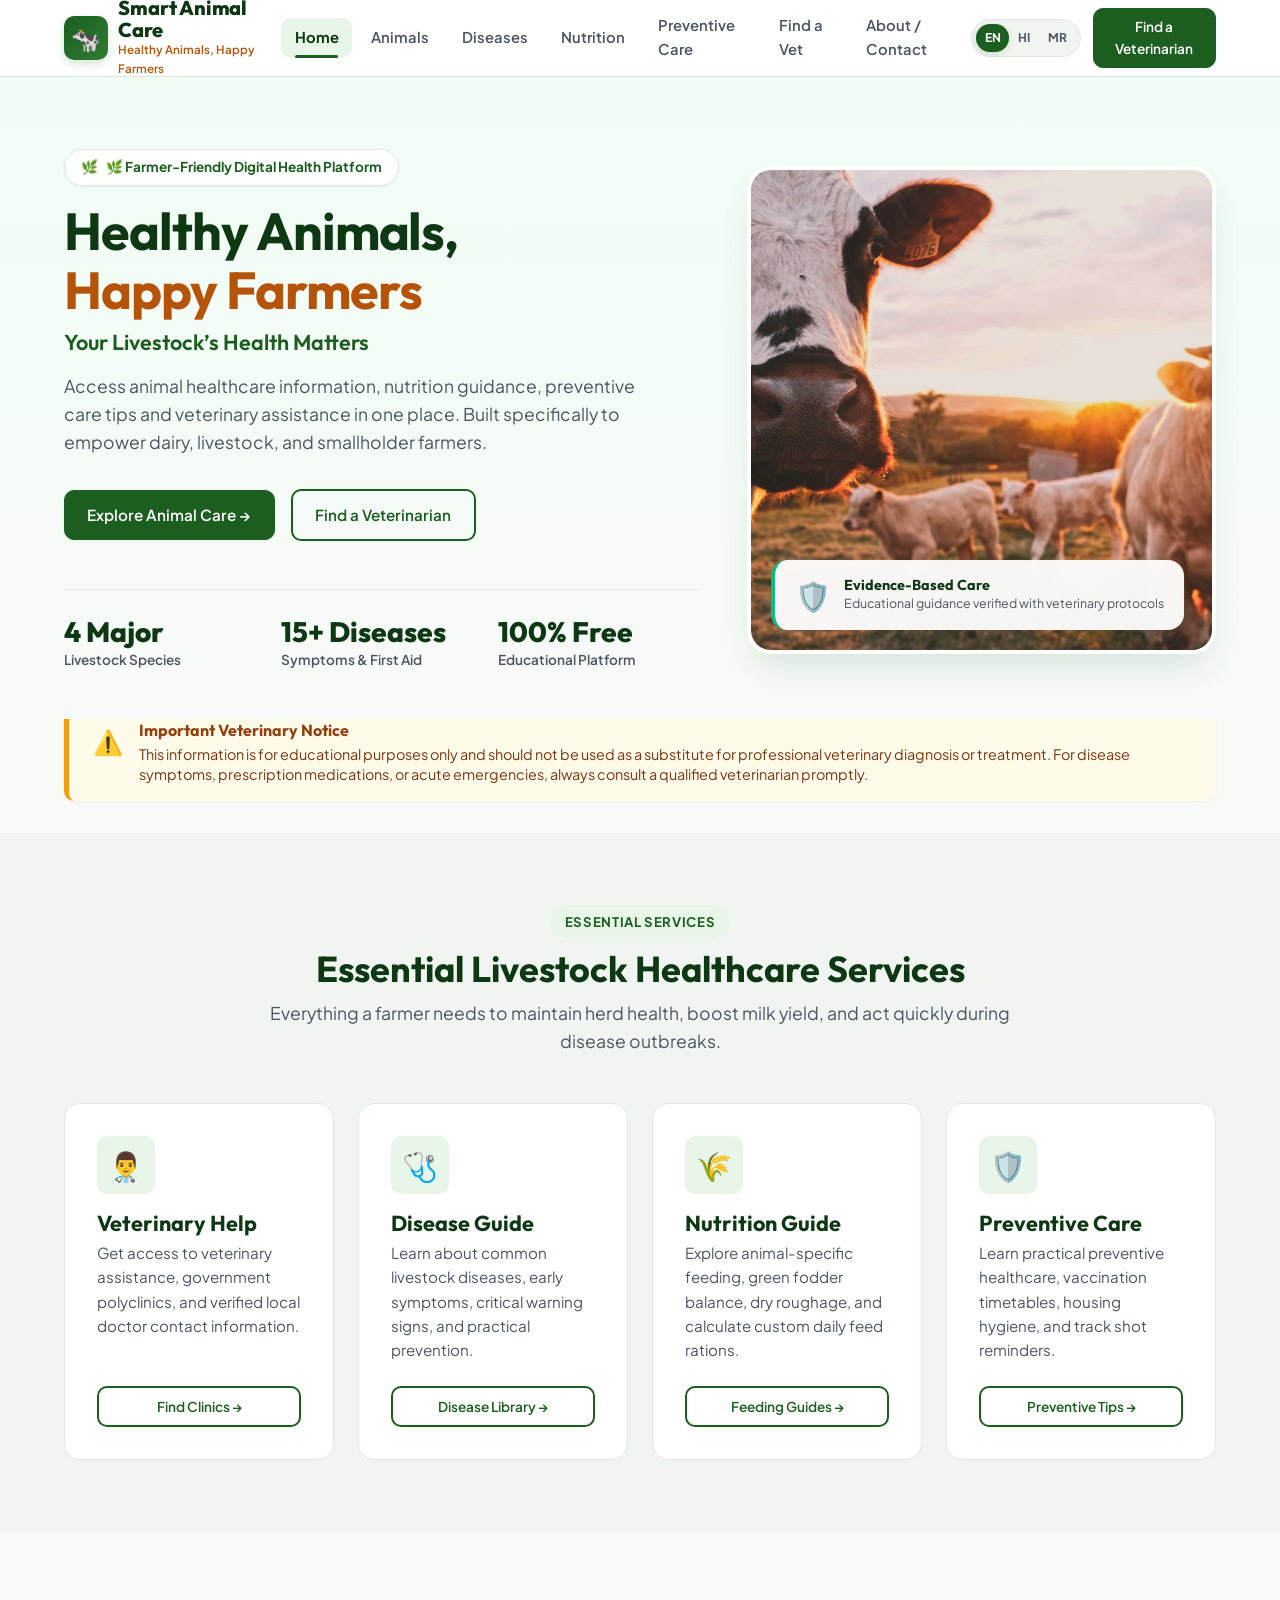
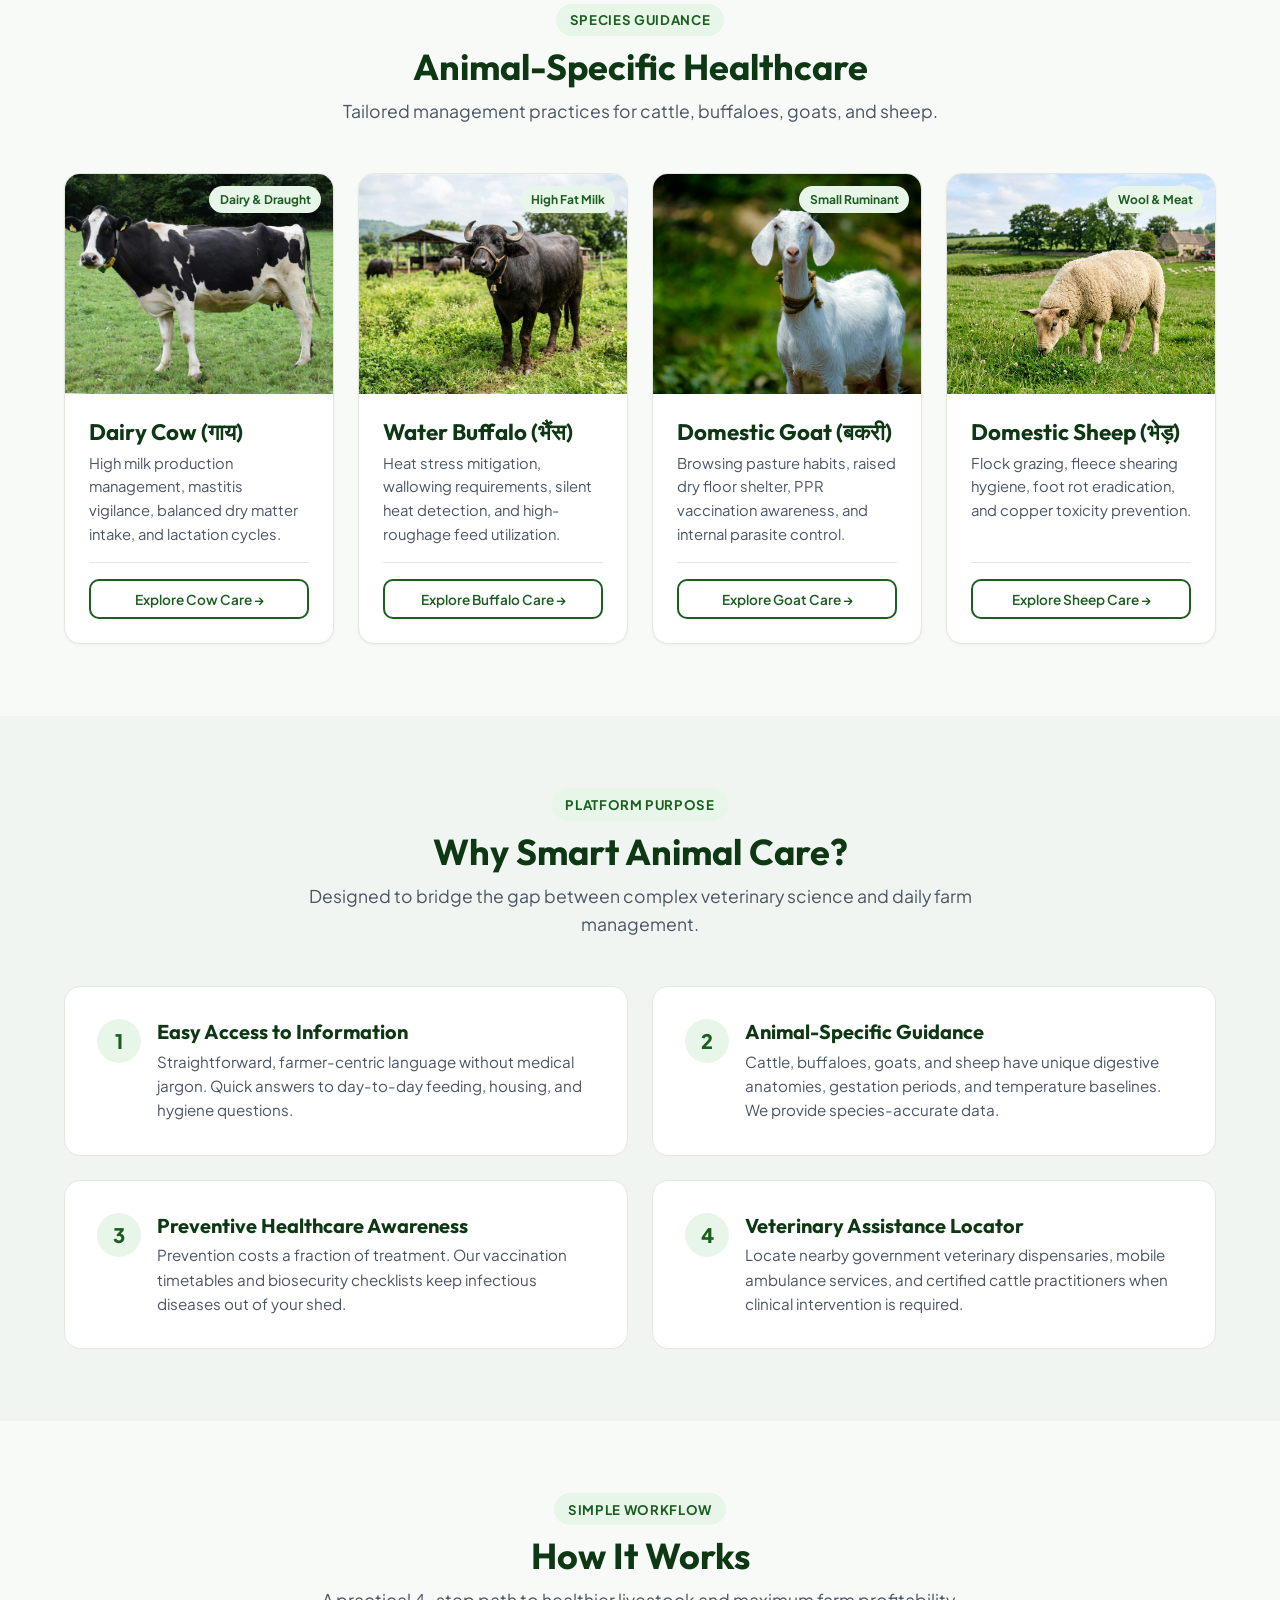
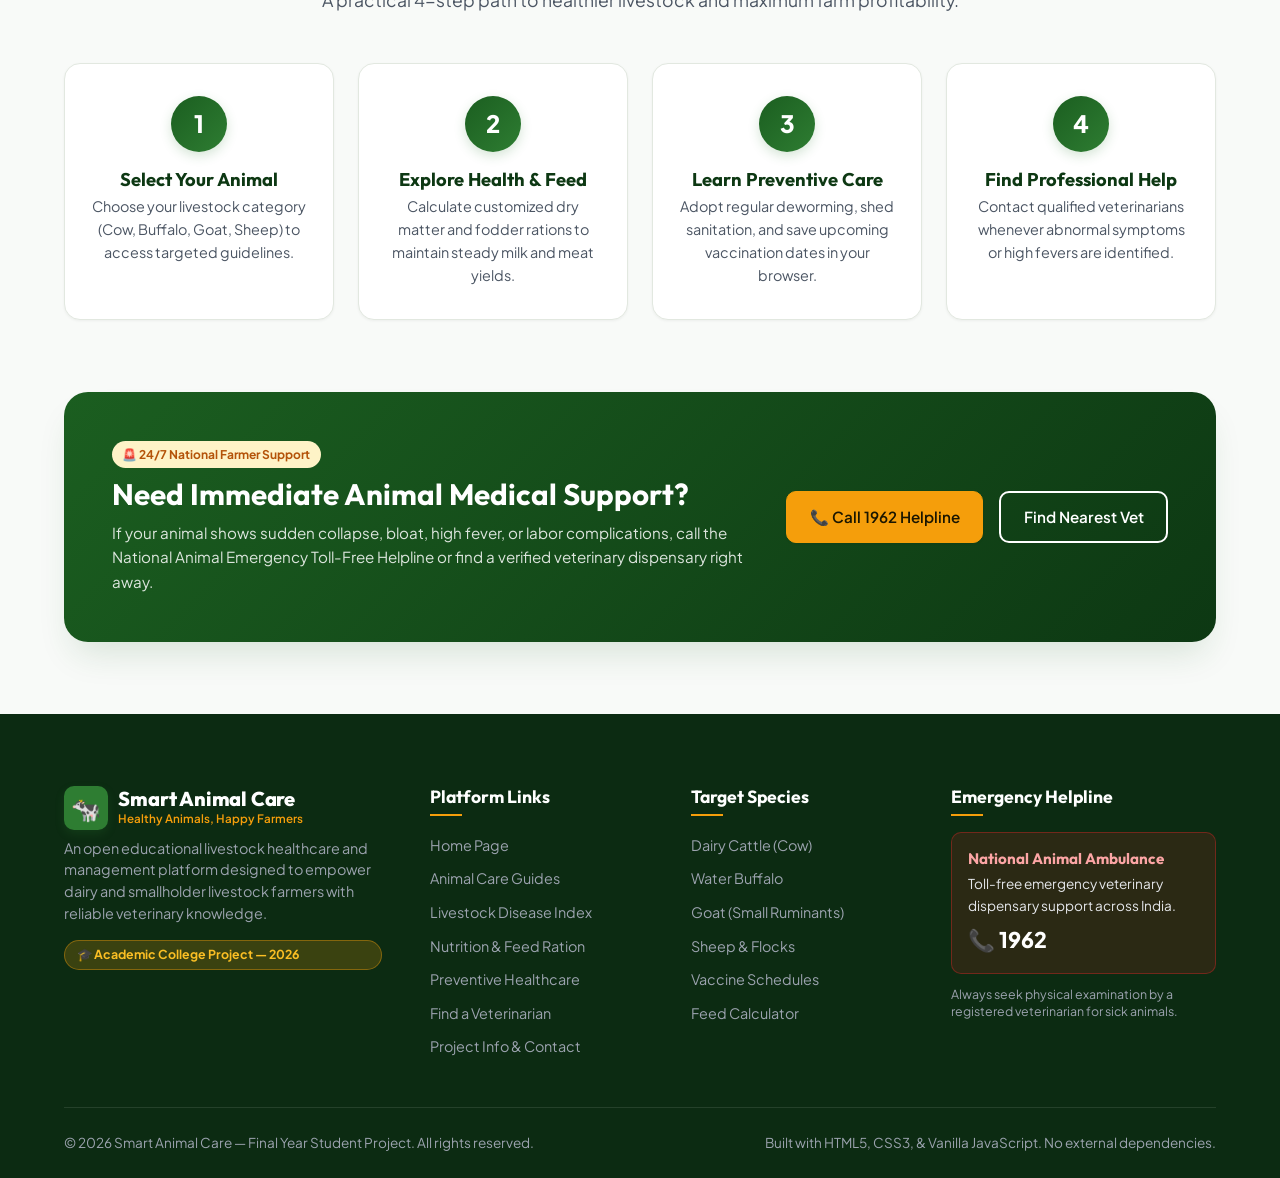
==== commit 65db9fcd: "Add files via upload" ====
--- a/index.html
+++ b/index.html
@@ -270,7 +270,7 @@
           <!-- Sheep Card -->
           <div class="animal-card">
             <div class="animal-card-img-wrap">
-              <img src="images/sheep.jpg" alt="Healthy sheep in green pasture" loading="lazy">
+              <img src="sheep.jpg" alt="Healthy sheep in green pasture" loading="lazy">
               <span class="badge badge-primary animal-card-tag" data-i18n="sheep-tag">Wool & Meat</span>
             </div>
             <div class="animal-card-body">
